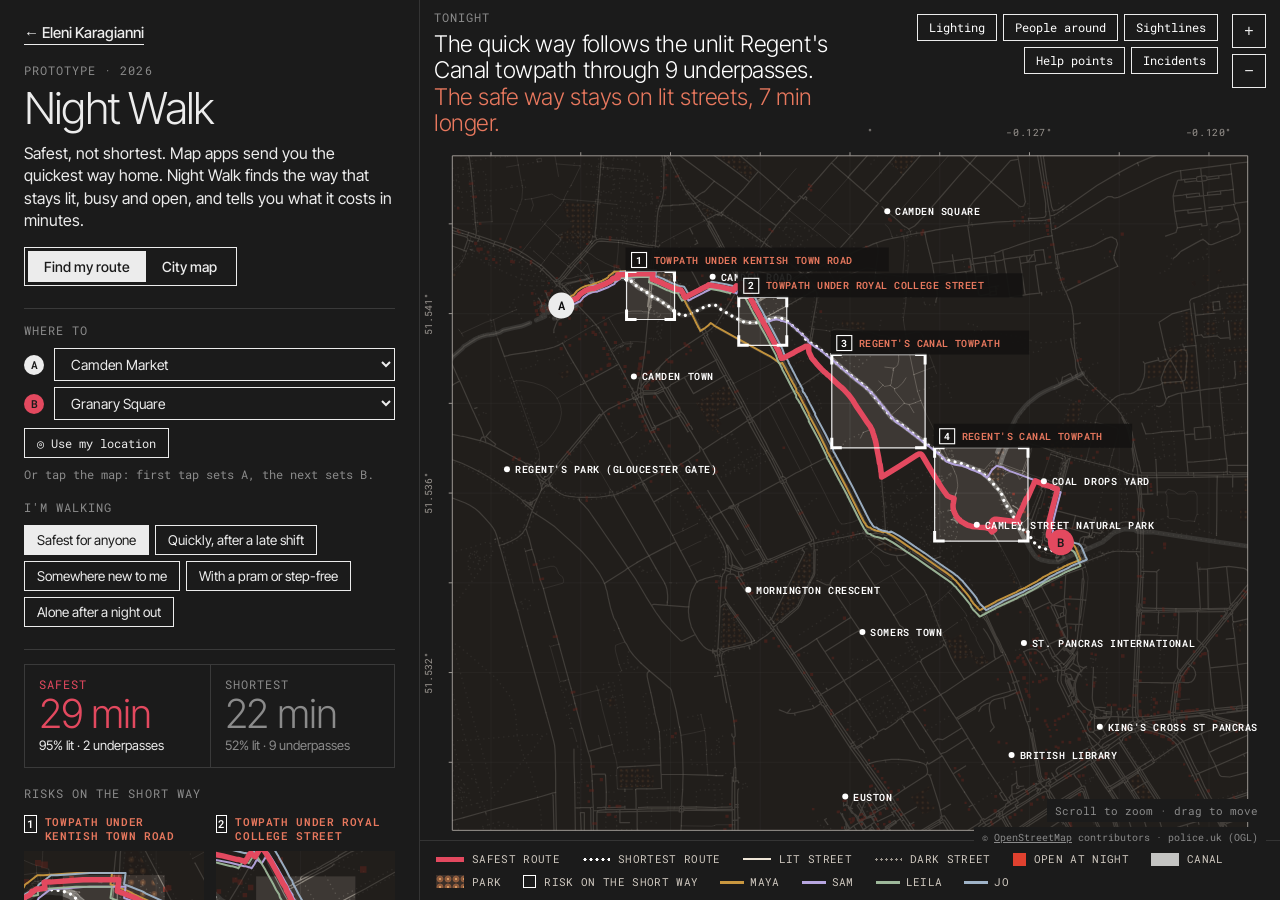
==== nightwalk/index.html @ 89a19bb9 "Night Walk: link back to the portfolio Co-Authored-By: Claude Opus 5.5 <noreply@anthropic.com> Claud" ====
<!doctype html>
<html lang="en">
<head>
<meta charset="utf-8">
<meta name="viewport" content="width=device-width,initial-scale=1,viewport-fit=cover">
<title>Night Walk · Eleni Karagianni</title>
<meta name="description" content="Night Walk: four walkers with different needs negotiate one safer route home at night, from King's Cross to Camden. A design prototype by Eleni Karagianni.">
<style>
@font-face{font-family:"Inter Tight";font-weight:100 900;font-display:swap;src:url(../fonts/inter-tight-latin-wght-normal.woff2) format("woff2-variations")}
@font-face{font-family:"Roboto Mono";font-weight:100 700;font-display:swap;src:url(../fonts/roboto-mono-latin-wght-normal.woff2) format("woff2-variations")}
:root{--ink:#ECECEC;--muted:#8B8B8B;--hair:#343434;--red:#E0412F;--pink:#E3495F;--salmon:#E8785E;--taupe:#4A443F;--rose:#D9536A;--paper:#1B1B1B;--tint:#151517;--lamp:#ECECEC;color-scheme:dark;--f:"Inter Tight","Helvetica Neue",Arial,sans-serif;--m:"Roboto Mono",ui-monospace,Menlo,monospace}
*{box-sizing:border-box}html,body{margin:0;height:100%}
body{font:400 15px/1.5 var(--f);color:var(--ink);background:var(--paper);-webkit-font-smoothing:antialiased}
.app{display:grid;grid-template-columns:420px minmax(0,1fr);height:100vh;height:100dvh}
aside{overflow-y:auto;border-right:1px solid var(--ink);padding:22px 24px 40px}
.lab{font:400 11.5px var(--m);letter-spacing:.09em;text-transform:uppercase;color:var(--muted);margin:0 0 10px}
h1{font-weight:300;font-size:44px;line-height:.95;letter-spacing:-.04em;margin:6px 0 12px}
.lede{font-size:16px;line-height:1.4;margin:0 0 10px}
.note{font:400 11.5px/1.5 var(--m);color:var(--muted);margin:0}
section{border-top:1px solid var(--ink);padding-top:14px;margin-top:22px}
.row{display:flex;gap:8px;align-items:center;flex-wrap:wrap}
select{font:inherit;color:var(--ink);font-size:14px;border:1px solid var(--ink);border-radius:0;padding:6px 12px;background:var(--paper);max-width:100%}
.ab{display:grid;grid-template-columns:22px 1fr;gap:6px 8px;align-items:center}
.pin{width:20px;height:20px;border-radius:50%;background:var(--ink);color:var(--paper);font:600 11px var(--m);display:grid;place-items:center}
.who{display:grid;gap:8px}
.w{display:grid;grid-template-columns:minmax(0,1fr) auto;gap:2px 10px;border:1px solid var(--hair);padding:10px 12px;cursor:pointer;background:var(--paper);text-align:left;font:inherit;color:inherit;transition:border-color .2s}
.w:hover,.w.on{border-color:var(--ink)}
.w b{font-weight:500;font-size:15px}.w .need{grid-column:1/-1;font-size:13px;color:var(--muted)}
.w .sw{width:26px;height:0;border-top:2px dashed var(--ink);align-self:center}
.bars{grid-column:1/-1;display:grid;grid-template-columns:repeat(5,1fr);gap:4px;margin-top:6px}
.bars i{display:block;height:4px;background:var(--hair);position:relative}.bars i::after{content:"";position:absolute;inset:0 auto 0 0;width:var(--v);background:var(--lamp)}
table{width:100%;border-collapse:collapse;font-size:13.5px;margin-top:4px}
th,td{padding:6px 0;border-bottom:1px solid var(--hair);text-align:right;font-variant-numeric:tabular-nums}
th:first-child,td:first-child{text-align:left;color:var(--muted);font-weight:400}
th{font:400 11px var(--m);letter-spacing:.06em;text-transform:uppercase;color:var(--muted)}
th.agreed,td.agreed{color:var(--red);font-weight:600}
td.good{color:var(--ink)}
.score{display:flex;align-items:baseline;gap:10px;margin:2px 0 8px}
.score b{font-weight:250;font-size:64px;line-height:.9;letter-spacing:-.04em;color:var(--red)}
.chat{display:grid;gap:10px}
.msg{display:grid;grid-template-columns:auto 1fr;gap:2px 10px;font-size:14px}
.msg .n{font:400 11px var(--m);letter-spacing:.04em;text-transform:uppercase;padding-top:3px;min-width:92px}
.msg.final{border-top:1px solid var(--ink);padding-top:10px}.msg.final .n{color:var(--red)}
.sl{display:grid;grid-template-columns:110px 1fr 34px;gap:10px;align-items:center;font-size:13.5px;margin:6px 0}
input[type=range]{width:100%;accent-color:var(--ink)}
.sl output{font:400 12px var(--m);text-align:right}
.tog{display:flex;gap:8px;align-items:center;font-size:13.5px;margin-top:8px}
.btn{font:400 12px var(--m);border:1px solid var(--ink);border-radius:0;padding:6px 12px;background:var(--paper);cursor:pointer;color:var(--ink)}
.btn:hover{background:var(--red);border-color:var(--red);color:#fff}
.map{position:relative;overflow:hidden;background:var(--paper);touch-action:none;cursor:crosshair}
svg{width:100%;height:100%;display:block}
.lens{position:absolute;left:14px;top:14px;display:flex;gap:6px;flex-wrap:wrap;z-index:2}
.lens button{font:400 11.5px var(--m);border:1px solid var(--ink);border-radius:0;padding:5px 11px;background:var(--paper);cursor:pointer}
.lens button.on{background:var(--ink);color:var(--paper)}
.legend{position:absolute;left:14px;bottom:14px;background:var(--paper);border:1px solid var(--hair);padding:10px 12px;font:400 11px/1.7 var(--m);z-index:2}
.legend span{display:inline-block;width:24px;vertical-align:middle;margin-right:6px;border-top:3px solid var(--red)}
.legend .k{border-top:2px dashed #888}.legend .y{border-top:3px solid var(--ink)}.legend .s{border-top:2px solid #bbb}
.zoom{position:absolute;right:14px;top:14px;display:grid;gap:6px;z-index:2}
.zoom button{width:34px;height:34px;border:1px solid var(--ink);color:var(--ink);background:var(--paper);cursor:pointer;font-size:16px}
.hint{position:absolute;right:14px;bottom:14px;font:400 11px var(--m);color:var(--muted);background:var(--paper);padding:4px 8px;z-index:2}
.tip{position:absolute;pointer-events:none;background:var(--ink);color:var(--paper);font:400 11.5px/1.4 var(--m);padding:6px 9px;z-index:3;max-width:240px;display:none}
.tabs{display:flex;gap:0;margin:16px 0 4px;border:1px solid var(--ink);border-radius:0;padding:3px;width:max-content}
.tabs button{font:500 14px var(--f);border:0;background:none;padding:7px 16px;border-radius:0;cursor:pointer;color:var(--ink)}
.tabs button.on{background:var(--ink);color:var(--paper)}
.chips{display:flex;flex-wrap:wrap;gap:6px}.chips.col{flex-direction:column;align-items:flex-start}
.chips button{font:400 13.5px var(--f);border:1px solid var(--ink);border-radius:0;padding:6px 12px;background:var(--paper);cursor:pointer;color:var(--ink);text-align:left}
.chips button.on{background:var(--ink);color:var(--paper)}
.chips button:hover:not(.on){border-color:var(--red);color:var(--red)}
.cmp{display:grid;grid-template-columns:1fr 1fr;gap:0;border:1px solid var(--ink)}
.cmp .c{padding:12px 14px;display:grid;gap:2px}.cmp .c+.c{border-left:1px solid var(--ink);color:var(--muted)}
.cmp .c .lab{margin:0}.cmp .safe .lab{color:var(--red)}
.cmp b{font-weight:300;font-size:40px;line-height:1;letter-spacing:-.03em}.cmp .safe b{color:var(--red)}
.cmp .c>span:last-child{font-size:13px}
.why{margin:14px 0 0;padding:0;list-style:none;display:grid;gap:7px}
.why li{display:grid;grid-template-columns:18px 1fr;gap:6px;font-size:14.5px}.why li::before{content:"●";color:var(--red);font-size:9px;padding-top:5px}
.why li.minus::before{color:var(--muted)}
details{border-top:1px solid var(--ink);margin-top:20px;padding-top:12px}
summary{cursor:pointer;font:400 11.5px var(--m);letter-spacing:.09em;text-transform:uppercase;list-style:none;display:flex;justify-content:space-between}
summary::-webkit-details-marker{display:none}summary::after{content:"+";font-size:15px}details[open] summary::after{content:"−"}
details[open] summary{margin-bottom:12px}
.big4{display:grid;grid-template-columns:1fr 1fr;gap:14px 16px;margin-top:12px}
.big4 div{border-top:1px solid var(--ink);padding-top:8px}.big4 b{display:block;font-weight:300;font-size:32px;line-height:1;letter-spacing:-.03em}.big4 span{font:400 11px/1.4 var(--m);color:var(--muted)}
.fix{margin:0;padding:0;list-style:none;counter-reset:f}
.fix li{counter-increment:f;display:grid;grid-template-columns:26px 1fr auto;gap:2px 8px;padding:9px 0;border-bottom:1px solid var(--hair);cursor:pointer}
.fix li::before{content:counter(f,decimal-leading-zero);font:400 11px var(--m);color:var(--red);padding-top:3px}
.fix li b{font-weight:500}.fix li em{font-style:normal;font:400 12px var(--m);text-align:right}.fix li span{grid-column:2/-1;font-size:12.5px;color:var(--muted)}
.fix li:hover b,.fix li.on b{color:var(--red)}
.go{font:500 15px var(--f);background:var(--red);color:#fff;border:0;border-radius:0;padding:10px 20px;cursor:pointer}.go:hover{background:var(--ink)}
.nav{position:absolute;left:14px;right:14px;top:14px;z-index:4;background:var(--ink);color:var(--paper);padding:14px 18px 16px;max-width:520px}
.nav-top{display:flex;justify-content:space-between;align-items:baseline;gap:10px}.nav-dist{font:400 13px var(--m);color:var(--red)}
.nav-top button{font:400 12px var(--m);background:none;color:var(--paper);border:1px solid var(--paper);border-radius:0;padding:4px 12px;cursor:pointer}
.nav-txt{font-size:24px;line-height:1.15;font-weight:400;letter-spacing:-.02em;margin:6px 0 8px}.nav-rest{font:400 12px var(--m);color:#555;margin:0}
body.navigating .lens,body.navigating .zoom{display:none}
@media (max-width:900px){.legend,.hint{display:none}.lens button{font-size:10.5px;padding:4px 9px}.app{grid-template-columns:1fr;grid-template-rows:62vh auto;height:auto}.map{order:-1;height:62vh;border-bottom:1px solid var(--ink)}aside{border-right:0;overflow:visible}}

.go:hover{background:var(--ink);color:var(--paper)}
aside{border-right-color:var(--hair)}
section,details{border-top-color:#3a3a3a!important}
.cmp,.cmp .c+.c{border-color:#3a3a3a}
.lede b,.cmp .safe b{text-shadow:0 0 18px rgba(255,59,47,.35)}
.legend .lit{border-top:2px solid rgba(255,255,255,.45);box-shadow:0 0 6px rgba(255,255,255,.3)}
.legend .s{border-top:2px dashed #fff}
input[type=range]{accent-color:var(--lamp)}
.map{background:var(--paper)}
@keyframes on{from{opacity:0}to{opacity:1}}
#lit path,#routes path{vector-effect:non-scaling-stroke}.lamp{opacity:0;animation:on .9s ease forwards}
.legend{left:0;right:0;bottom:0;border:0;border-top:1px solid var(--hair);display:flex;flex-wrap:wrap;gap:6px 22px;padding:10px 16px;font:400 11px/1.5 var(--m);letter-spacing:.03em;text-transform:uppercase;color:#bdbdbd}
.legend>div{display:flex;align-items:center;gap:8px}.legend #wleg{gap:22px}
.legend .sw{display:inline-block;width:26px;height:10px;border:0;margin:0}
.legend .red{border-top:4px solid var(--red);height:0}.legend .dash{border-top:2px dashed #fff;height:0}
.legend .dotb{background:radial-gradient(circle,#F1EBDD 1.3px,transparent 1.6px) 0 50%/5px 10px repeat-x}
.legend .dotf{background:radial-gradient(circle,rgba(241,235,221,.3) 1px,transparent 1.3px) 0 50%/9px 10px repeat-x}
.legend .canal{background:#5E6A70;opacity:.7;height:6px}.legend .park{background:radial-gradient(circle,#7A6A55 1.4px,transparent 1.7px) 0 0/6px 5px}
.legend .box{width:12px;height:12px;border:1px solid #fff}
.head{position:absolute;left:18px;top:14px;z-index:3;max-width:min(520px,52%);pointer-events:none}
.head #headTxt{margin:0;font:300 23px/1.15 var(--f);letter-spacing:-.02em;color:#fff}.head .r{color:var(--red)}
.lens{left:auto;right:62px;top:14px;justify-content:flex-end;max-width:40%}
.calls{margin:14px 0 0;padding:0;list-style:none;display:grid;gap:8px}
.calls li{display:grid;grid-template-columns:22px 1fr;gap:8px;font-size:14px;align-items:start}
.calls b{display:grid;place-items:center;width:20px;height:20px;border:1px solid #fff;font:600 11px var(--m)}
.calls strong{font-weight:600}
@media (max-width:900px){.head #headTxt{font-size:19px}.head{max-width:80%}.lens{display:none}.legend{display:flex!important;gap:4px 12px;font-size:9.5px}}
.legend{background:#1B1B1B;color:#CFC8BF}
.legend .sw{width:28px;height:13px}
.legend .red{height:13px;border:0;background:linear-gradient(#1B1B1B 0 3px,#E0412F 3px 10px,#1B1B1B 10px)}
.legend .dash{height:13px;border:0;background:radial-gradient(circle,#fff 1.4px,transparent 1.8px) 0 50%/6px 13px repeat-x}
.legend .litst{background:linear-gradient(#161616 0 4px,#EFE6D8 4px 6px,#161616 6px)}
.legend .darkst{background:radial-gradient(circle,rgba(239,230,216,.45) 1px,transparent 1.4px) 0 50%/5px 13px repeat-x,#161616}
.legend .rose{background:#D9536A;width:13px}.legend .canal{background:#C4C4C2;height:13px;opacity:1}
.legend .park{background:radial-gradient(circle,#D4975F 1.2px,#8C5A3C 1.4px 3.4px,#3B302A 3.6px) 0 0/8px 8px}
.legend .box{width:13px;height:13px;border:1.5px solid #fff}
.calls{gap:14px 12px;grid-template-columns:1fr 1fr}.calls li{display:block;min-width:0}
.calls .tl{font:600 11.5px var(--m);letter-spacing:.06em;text-transform:uppercase;color:var(--salmon);margin:0 0 6px}
.calls .inset{display:block;width:100%;height:150px;background:#4A443F;border:0}.calls .tl{font-size:10.5px!important;min-height:30px;align-items:flex-start!important}.calls .td{font-size:12.5px!important}
.calls .td{font-size:13.5px;margin:6px 0 0;color:#CFC8BF}
.head .r{color:var(--salmon)}.head{background:#1B1B1B;padding:10px 14px 12px;left:0;top:0}
.map{background:#1B1B1B}
.cmp .safe .lab,.cmp .safe b{color:var(--pink)!important;text-shadow:none}
.why li::before{color:var(--pink)}
.legend .red{background:linear-gradient(transparent 0 4px,#E3495F 4px 9px,transparent 9px)!important}
.legend .rose{background:#E0412F!important}
.legend .litst{background:linear-gradient(transparent 0 5px,#EFE6D8 5px 7px,transparent 7px)!important}
.legend .darkst{background:radial-gradient(circle,rgba(239,230,216,.6) 1px,transparent 1.4px) 0 50%/5px 13px repeat-x!important}
.go{background:var(--pink);color:#1B1B1B}
.calls .tl{display:flex;align-items:center;gap:8px}.calls .nb{display:inline-grid;place-items:center;width:18px;height:18px;border:1px solid #fff;color:#fff;font-size:10.5px}
.home{display:inline-block;font:500 15px var(--f);color:var(--ink);text-decoration:none;border-bottom:1px solid var(--ink);padding-bottom:2px}.home:hover{color:var(--pink);border-color:var(--pink)}
</style>
</head>
<body>
<div class="app">
<aside>
  <a class="home" href="../#night-walk" target="_top">← Eleni Karagianni</a>
  <p class="lab" style="margin-top:18px">Prototype · 2026</p>
  <h1>Night Walk</h1>
  <p class="lede">Safest, not shortest. Map apps send you the quickest way home. Night Walk finds the way that stays lit, busy and open, and tells you what it costs in minutes.</p>
  <div class="tabs" role="tablist"><button type="button" class="on" data-mode="route" role="tab">Find my route</button><button type="button" data-mode="city" role="tab">City map</button></div>

  <div id="modeRoute">
  <section>
    <p class="lab">Where to</p>
    <div class="ab">
      <span class="pin">A</span><select id="selA" aria-label="From"></select>
      <span class="pin" style="background:var(--pink)">B</span><select id="selB" aria-label="To"></select>
    </div>
    <div class="row" style="margin-top:8px"><button type="button" class="btn" id="locate">◎ Use my location</button><span class="note" id="locNote">Or tap the map: first tap sets A, the next sets B.</span></div>
    <p class="lab" style="margin-top:16px">I'm walking</p>
    <div class="chips" id="needs"></div>
  </section>

  <section>
    <div class="cmp">
      <div class="c safe"><span class="lab">Safest</span><b id="tSafe">–</b><span id="lSafe"></span></div>
      <div class="c"><span class="lab">Shortest</span><b id="tShort">–</b><span id="lShort"></span></div>
    </div>
    <p class="lab" id="callHead" style="margin:18px 0 0">Risks on the short way</p><ol class="calls" id="callList"></ol>
    <ul class="why" id="why"></ul>
    <div class="row" style="margin-top:16px"><button type="button" class="go" id="startNav">Start walking</button><button type="button" class="btn" id="preview">▶ Preview the walk</button></div>
  </section>

  <details id="more"><summary>Full comparison</summary>
    <div class="score"><b id="sc">–</b><span class="note">safety score out of 100<br>(shortest route: <span id="sc0">–</span>)</span></div>
    <table id="tbl"></table>
    <p class="note" style="margin-top:8px">Busy streets record more incidents, partly because more people are there to see and report them. Night Walk weighs incidents per 100 m against light and people around.</p>
  </details>

  <details id="neg"><summary>Different needs, one route: how four walkers agree</summary>
    <p class="note" style="margin:6px 0 10px">The "everyone" route is negotiated between four walkers with different needs, so it works for all of them.</p>
    <div class="who" id="who"></div>
    <p class="note" style="margin-top:8px">Bars: lighting · people around · open sightlines · help nearby · fewer incidents</p>
    <div class="chat" id="chat" style="margin-top:16px"></div>
  </details>

  <details id="own"><summary>Set your own priorities</summary>
    <div id="sliders"></div>
    <label class="tog"><input type="checkbox" id="stepfree"> Step-free only</label>
    <div class="row" style="margin-top:10px"><button class="btn" id="reset" type="button">Reset</button><span class="note">Your route is drawn in solid white.</span></div>
  </details>
  </div>

  <div id="modeCity" hidden>
  <section>
    <p class="lab">2,560 trips, worked out in advance</p>
    <p class="lede" style="font-size:15px">We simulated thousands of walks between random points in the area and compared the shortest route with the safest one each time. The results are below and on the map.</p>
    <div class="big4" id="cstats"></div>
  </section>
  <section>
    <p class="lab">Map layer</p>
    <div class="chips col" id="layers"></div>
    <p class="note" id="layerNote" style="margin-top:10px"></p>
  </section>
  <section>
    <p class="lab">Streets to fix first</p>
    <p class="note" style="margin-bottom:8px">Streets the shortest route uses but the safe route avoids. Improving these would make the quick way and the safe way the same for the most people.</p>
    <ol class="fix" id="fix"></ol>
  </section>
  </div>

  <details><summary>What the data can't see</summary>
    <p class="note" id="limits" style="font-size:12.5px;color:var(--ink)"></p>
  </details>
  <details><summary>Method</summary>
    <p class="note" style="font-size:12.5px;color:var(--ink)">Every street is scored from 0 to 1 on five criteria from OpenStreetMap and police.uk data. Each walker turns those scores into a cost per metre using their own weights, and routes are found with Dijkstra's algorithm. The "everyone" route is chosen by minimax regret: the candidate where the walker who gives up the most gives up the least. Steps rule a route out for anyone who needs step-free access. The city map comes from 2,560 simulated trips (160 random starting points, 16 destinations each, 600 m to 2.2 km), each routed both ways.</p>
  </details>
  <p class="note" style="margin-top:18px">A design prototype built on open data. It is not safety advice.</p>
</aside>
<div class="map" id="map">
  <div class="head" id="head"><p class="lab" style="margin:0 0 6px">Tonight</p><p id="headTxt"></p></div>
  <div class="lens" id="lens"></div>
  <div class="zoom"><button type="button" id="zin" aria-label="Zoom in">+</button><button type="button" id="zout" aria-label="Zoom out">−</button></div>
  <svg id="svg" aria-label="Map of King's Cross to Camden"></svg>
  <div class="legend"><div><span class="sw red"></span>Safest route</div><div><span class="sw dash"></span>Shortest route</div><div><span class="sw litst"></span>Lit street</div><div><span class="sw darkst"></span>Dark street</div><div><span class="sw rose"></span>Open at night</div><div><span class="sw canal"></span>Canal</div><div><span class="sw park"></span>Park</div><div><span class="sw box"></span>Risk on the short way</div><div id="lensleg" style="display:none"></div><div id="wleg" style="display:none"></div></div><div><span class="s"></span>Shortest route</div></div>
  <div class="hint" style="bottom:78px">Scroll to zoom · drag to move</div>
  <div class="hint" style="pointer-events:auto;display:block;font-size:10px;bottom:52px">© <a href="https://www.openstreetmap.org/copyright" target="_blank" rel="noopener" style="color:inherit">OpenStreetMap</a> contributors · police.uk (OGL)</div>
  <div class="tip" id="tip"></div>
  <div class="nav" id="nav" hidden><div class="nav-top"><span class="nav-dist" id="navDist"></span><button type="button" id="navStop">Stop</button></div><p class="nav-txt" id="navTxt"></p><p class="nav-rest" id="navRest"></p></div>
</div>
</div>
<script>
const $=s=>document.querySelector(s);
const CRIT=[["Lighting","Lit streets"],["People around","Open late venues, shops, stations"],["Open sightlines","No underpasses, alleys or dark park paths"],["Help nearby","Stations, pharmacies, 24/7 shops, staffed venues"],["Fewer incidents","Recorded incidents (police.uk)"]];
const WALKERS=[
 {id:"shift",col:"#C9973F",name:"Maya, night-shift nurse",need:"Finishing at 1am and tired. Wants it lit and not too long.",w:[.9,.2,.3,.1,.4],tol:.45,dash:"2 5"},
 {id:"new",col:"#B7A6E0",name:"Sam, new to London",need:"First month here. Wants busy streets and places to ask for help.",w:[.4,.9,.5,.9,.4],tol:1.6,dash:"8 5"},
 {id:"pram",col:"#9DB89A",name:"Leila, pushing a pram",need:"Needs step-free pavements and open, visible routes.",w:[.5,.3,.8,.3,.3],tol:1.1,step:true,dash:"1 3"},
 {id:"alone",col:"#9FB3C8",name:"Jo, alone after a night out",need:"Will walk further to stay around people and light.",w:[.9,.9,.9,.6,.9],tol:3.4,dash:"12 4 2 4"}
];
const PRESETS=[["Camden Market","Granary Square"],["King's Cross St Pancras","Camden Town"],["London Euston","Camden Town"],["St Pancras International","Camden Road"],["Granary Square","Mornington Crescent"]];
let need=-1,mode="route",city=null,layer="avoid",fixOn=-1,OK,G,adj,A=null,B=null,clickNext="A",lens=null,focus=null,user=null,res=null;
const K=3;

fetch("graph.json").then(r=>r.json()).then(g=>{G=g;init()});

function init(){
  const P=(lat,lon)=>[(lon-G.origin[1])*G.kx,(lat-G.origin[0])*G.ky];
  Object.assign(G.stations,{"Granary Square":P(51.5354,-0.1253),"Coal Drops Yard":P(51.5368,-0.1262),"Camden Market":P(51.5413,-0.1458),"British Library":P(51.5299,-0.1275),"Camley Street Natural Park":P(51.5357,-0.1289),"Regent's Park (Gloucester Gate)":P(51.5371,-0.1478),"Camden Square":P(51.5436,-0.1325),"Somers Town":P(51.5330,-0.1335)});
  const names=Object.keys(G.stations).filter(n=>!/Waterbus|Cruises|^London King's Cross$|^Euston$/.test(n)).sort();
  for(const s of ["#selA","#selB"])$(s).innerHTML=names.map(n=>`<option>${n}</option>`).join("");
  adj=G.V.map(()=>[]);G.E.forEach((e,i)=>{adj[e[0]].push(i);adj[e[1]].push(i)});
  // only snap to points reachable without steps, so every walker can reach them
  const comp=new Int32Array(G.V.length).fill(-1);let cid=0,sizes=[];
  for(let s0=0;s0<G.V.length;s0++){if(comp[s0]>=0||!adj[s0].length)continue;let n=0;const st=[s0];comp[s0]=cid;while(st.length){const u=st.pop();n++;for(const i of adj[u]){const e=G.E[i];if(e[8])continue;const v=e[0]===u?e[1]:e[0];if(comp[v]<0){comp[v]=cid;st.push(v)}}}sizes.push(n);cid++}
  const big=sizes.indexOf(Math.max(...sizes));OK=G.V.map((_,i)=>comp[i]===big);
  $("#selA").value=PRESETS[0][0];$("#selB").value=PRESETS[0][1];
  A=snap(G.stations[PRESETS[0][0]]);B=snap(G.stations[PRESETS[0][1]]);
  $("#selA").onchange=()=>{A=snap(G.stations[$("#selA").value]);run()};
  $("#selB").onchange=()=>{B=snap(G.stations[$("#selB").value]);run()};
  $("#who").innerHTML=WALKERS.map((w,i)=>`<button type="button" class="w" data-w="${i}"><b>${w.name}</b><svg width="30" height="8"><line x1="0" y1="4" x2="30" y2="4" stroke="${w.col}" stroke-width="3"/></svg><span class="need">${w.need}${w.step?" Steps are a no.":""}</span><span class="bars">${w.w.map(v=>`<i style="--v:${v*100}%"></i>`).join("")}</span></button>`).join("");
  $("#who").onclick=e=>{const b=e.target.closest("[data-w]");if(!b)return;const i=+b.dataset.w;focus=focus===i?null:i;document.querySelectorAll(".w").forEach((x,j)=>x.classList.toggle("on",j===focus));draw()};
  $("#sliders").innerHTML=CRIT.map((c,i)=>`<div class="sl"><span title="${c[1]}">${c[0]}</span><input type="range" min="0" max="100" value="60" data-c="${i}" aria-label="${c[0]}"><output>60</output></div>`).join("")+`<div class="sl"><span>Extra walking</span><input type="range" min="0" max="100" value="45" id="tol" aria-label="How much longer you would walk"><output id="tolo">ok</output></div>`;
  $("#sliders").oninput=e=>{if(e.target.dataset.c!==undefined)e.target.nextElementSibling.textContent=e.target.value;userRoute()};
  $("#stepfree").onchange=userRoute;
  $("#reset").onclick=()=>{document.querySelectorAll("#sliders input").forEach(i=>{i.value=i.id==="tol"?45:60;if(i.nextElementSibling)i.nextElementSibling.textContent=i.id==="tol"?"ok":60});$("#stepfree").checked=false;user=null;draw();table()};
  $("#lens").innerHTML=[["light","Lighting"],["act","People around"],["open","Sightlines"],["help","Help points"],["inc","Incidents"]].map(([k,l])=>`<button type="button" data-l="${k}">${l}</button>`).join("");
  $("#lens").onclick=e=>{const b=e.target.closest("[data-l]");if(!b)return;lens=lens===b.dataset.l?null:b.dataset.l;document.querySelectorAll("#lens button").forEach(x=>x.classList.toggle("on",x.dataset.l===lens));drawLens()};
  const m=G.meta;
  $("#limits").textContent=`Lighting is tagged on ${Math.round(m.lit_tagged*100)}% of these streets; the rest is estimated from street type. Incidents are one month of police records (${m.crime_month}, ${m.crime_n} reports), placed at approximate points, and most harassment is never reported. "People around" counts what is open, not who is actually there. And no dataset records how a street feels at 1am. This prototype shows how those gaps shape a route, so they can be argued about instead of hidden.`;
  const NEEDS=[[-1,"Safest for anyone"],[0,"Quickly, after a late shift"],[1,"Somewhere new to me"],[2,"With a pram or step-free"],[3,"Alone after a night out"]];
  $("#needs").innerHTML=NEEDS.map(([i,l])=>`<button type="button" data-need="${i}" class="${i===need?"on":""}">${l}</button>`).join("");
  $("#needs").onclick=e=>{const b=e.target.closest("[data-need]");if(!b)return;need=+b.dataset.need;document.querySelectorAll("#needs button").forEach(x=>x.classList.toggle("on",x===b));res.SA=stats(mainR());summary();table();draw()};
  document.querySelector(".tabs").onclick=e=>{const b=e.target.closest("[data-mode]");if(!b)return;mode=b.dataset.mode;document.querySelectorAll(".tabs button").forEach(x=>x.classList.toggle("on",x===b));$("#modeRoute").hidden=mode!=="route";$("#modeCity").hidden=mode!=="city";if(mode==="city"&&!city)fetch("city.json").then(r=>r.json()).then(c=>{city=c;renderCity()});else{renderCity();draw()}};
  $("#neg").ontoggle=draw;
  setupMap();setupNav();run();
  if(location.hash==="#city")document.querySelector('[data-mode="city"]').click();
}
const mainR=()=>need<0?(res.pick&&res.pick.r):res.own[need];
function snap(p){let b=0,bd=1e18;G.V.forEach((v,i)=>{if(!OK[i])return;const d=(v[0]-p[0])**2+(v[1]-p[1])**2;if(d<bd){bd=d;b=i}});return b}
function ecost(e,w,tol,step){
  if(step&&e[8])return Infinity;
  let pen=0;for(let k=0;k<5;k++)pen+=w[k]*(1-e[3+k]);
  return e[2]*(1+K*tol*pen/2.5);
}
function dijkstra(costFn){
  const n=G.V.length,dist=new Float64Array(n).fill(Infinity),prev=new Int32Array(n).fill(-1),pe=new Int32Array(n).fill(-1);
  const h=[[0,A]];dist[A]=0;
  while(h.length){const [d,u]=hpop(h);if(d>dist[u])continue;if(u===B)break;
    for(const i of adj[u]){const e=G.E[i],v=e[0]===u?e[1]:e[0],c=costFn(e);if(c===Infinity)continue;const nd=d+c;if(nd<dist[v]){dist[v]=nd;prev[v]=u;pe[v]=i;hpush(h,[nd,v])}}}
  if(dist[B]===Infinity)return null;
  const edges=[];let u=B;while(u!==A){edges.push(pe[u]);u=prev[u]}edges.reverse();return edges;
}
function hpush(h,x){h.push(x);let i=h.length-1;while(i){const p=(i-1)>>1;if(h[p][0]<=h[i][0])break;[h[p],h[i]]=[h[i],h[p]];i=p}}
function hpop(h){const t=h[0],l=h.pop();if(h.length){h[0]=l;let i=0;for(;;){const a=2*i+1,b=a+1;let m=i;if(a<h.length&&h[a][0]<h[m][0])m=a;if(b<h.length&&h[b][0]<h[m][0])m=b;if(m===i)break;[h[m],h[i]]=[h[i],h[m]];i=m}}return t}
const routeCost=(r,w)=>r?r.reduce((s,i)=>s+ecost(G.E[i],w.w,w.tol,w.step),0):Infinity;
function stats(r){
  if(!r)return null;let L=0,lit=0,act=0,sc=0,tun=0,steps=0,prevT=0,prevS=0;const pts=[];
  for(const i of r){const e=G.E[i];L+=e[2];if(e[3]>=.8)lit+=e[2];if(e[4]>=.3)act+=e[2];sc+=e[2]*(e[3]+e[4]+e[5]+e[6]+e[7])/5;if(e[9]&&!prevT)tun++;prevT=e[9];if(e[8]&&!prevS)steps++;prevS=e[8];pts.push(G.V[e[0]],G.V[e[1]],...e[11])}
  const near=(list,rad)=>list.filter(p=>pts.some(q=>(q[0]-p[0])**2+(q[1]-p[1])**2<rad*rad));
  const help=near(G.help,60).length, inc=near(G.crime,40).reduce((s,p)=>s+1,0);
  return {L,min:L/80,lit:lit/L,act:act/L,score:Math.round(sc/L*100),tun,steps,help,inc};
}
function run(){
  const shortest=dijkstra(e=>e[2]);
  const own=WALKERS.map(w=>dijkstra(e=>ecost(e,w.w,w.tol,w.step)));
  // candidates: each walker's own route + shared-priority blends (always step-free, so they work for everyone)
  const mean=[0,1,2,3,4].map(k=>WALKERS.reduce((s,w)=>s+w.w[k],0)/WALKERS.length), mx=[0,1,2,3,4].map(k=>Math.max(...WALKERS.map(w=>w.w[k])));
  const cands=[...own.map((r,i)=>({r,label:WALKERS[i].name.split(",")[0]+"'s own route"}))];
  for(const [w,t,l] of [[mean,2,"a route built from their shared priorities"],[mx,2.4,"a route built from everyone's top priorities"],[mean,1.5,"a shorter route built from their shared priorities"],[mx,3.2,"a longer route built from everyone's top priorities"]])cands.push({r:dijkstra(e=>ecost(e,w,t,true)),label:l});
  const best=WALKERS.map((w,i)=>routeCost(own[i],w));
  const seen=new Set();for(const c of cands){const k=c.r?c.r.join(","):"";if(!c.r||seen.has(k))c.r=null;else seen.add(k)}
  let pick=null;
  for(const c of cands){if(!c.r)continue;c.reg=WALKERS.map((w,i)=>routeCost(c.r,w)/best[i]-1);c.max=Math.max(...c.reg);if(!pick||c.max<pick.max-1e-9||(Math.abs(c.max-pick.max)<1e-9&&routeCost(c.r,WALKERS[0])<routeCost(pick.r,WALKERS[0])))pick=c}
  res={shortest,own,pick,cands,S0:stats(shortest),SO:own.map(stats)};res.SA=stats(mainR());
  userRoute(true);summary();table();chat();draw();
}
function userW(){const w=[...document.querySelectorAll("#sliders [data-c]")].map(i=>i.value/100);const t=+$("#tol").value/100;$("#tolo").textContent=t<.2?"little":t<.6?"some":"lots";return {w,tol:.6+t*3,step:$("#stepfree").checked}}
function userRoute(silent){
  if(silent===true&&!user)return;
  const u=userW();user=dijkstra(e=>ecost(e,u.w,u.tol,u.step));res.SU=stats(user);if(silent!==true){table();draw()}
}
const pct=x=>Math.round(x*100)+"%";
function table(){
  const a=res.SA,s=res.S0,u=user?res.SU:null;$("#sc").textContent=a?a.score:"–";$("#sc0").textContent=s?s.score:"–";
  if(!a){$("#tbl").innerHTML="<tr><td>No step-free route between these points.</td></tr>";return}
  const rows=[["Walking time",x=>Math.round(x.min)+" min"],["Lit streets",x=>pct(x.lit)],["With people around",x=>pct(x.act)],["Underpasses",x=>x.tun],["Steps",x=>x.steps],["Help points passed",x=>x.help],["Incidents recorded nearby",x=>x.inc]];
  $("#tbl").innerHTML=`<tr><th></th><th>Shortest</th><th class="agreed">Safest</th>${u?"<th>You</th>":""}</tr>`+rows.map(([l,f])=>`<tr><td>${l}</td><td>${f(s)}</td><td class="agreed">${f(a)}</td>${u?`<td>${f(u)}</td>`:""}</tr>`).join("");
}
function summary(){
  const a=res.SA,s=res.S0;if(!a||!s)return;
  $("#tShort").textContent=Math.round(s.min)+" min";$("#lShort").textContent=pct(s.lit)+" lit · "+s.tun+" underpass"+(s.tun===1?"":"es");
  $("#tSafe").textContent=Math.round(a.min)+" min";$("#lSafe").textContent=pct(a.lit)+" lit · "+a.tun+" underpass"+(a.tun===1?"":"es");
  const li=[],dm=Math.round(a.min-s.min);
  if(Math.abs(a.L-s.L)<25&&Math.abs(a.lit-s.lit)<.02){li.push(["","Here the shortest route is already the safest one."])}
  else{
    if(a.lit-s.lit>.02)li.push(["",`Stays on lit streets ${pct(a.lit)} of the way, against ${pct(s.lit)} on the shortest.`]);
    if(a.act-s.act>.03)li.push(["",`People around for ${pct(a.act)} of the walk, against ${pct(s.act)}.`]);
    if(s.tun>a.tun)li.push(["",`Avoids ${s.tun-a.tun} underpass${s.tun-a.tun===1?"":"es"}.`]);
    if(s.steps>a.steps)li.push(["",`No steps${need===2?", so it works with a pram":""}.`]);
    if(a.help>s.help)li.push(["",`Passes ${a.help} places to get help: stations, pharmacies, 24-hour shops.`]);
    li.push(["minus",dm>0?`Costs ${dm} more minute${dm===1?"":"s"} of walking.`:"Takes no longer than the shortest route."]);
  }
  CALLS=callouts();
  $("#callHead").style.display=CALLS.length?"":"none";
  $("#callList").innerHTML=CALLS.map((c,k)=>{const [x0,y0,x1,y1]=c.bb,cx=(x0+x1)/2,cy=-(y0+y1)/2,h=Math.min(260,Math.max(x1-x0,y1-y0)/2+90);return `<li><p class="tl"><span class="nb">${k+1}</span>${c.name}</p><svg class="inset" viewBox="${cx-h*1.25} ${cy-h} ${h*2.5} ${h*2}" preserveAspectRatio="xMidYMid slice"><use href="#world"/></svg><p class="td">${c.detail[0].toUpperCase()+c.detail.slice(1)}.</p></li>`}).join("");
  const dm2=Math.round(a.min-s.min);
  $("#headTxt").innerHTML=!CALLS.length?"Here the quick way is also the safe way.":`The quick way ${RISK.unlit>=60?`follows ${RISK.name?"the unlit "+RISK.name:"unlit paths"}${RISK.tun?` through ${RISK.tun} underpass${RISK.tun>1?"es":""}`:""}`:`goes through ${RISK.tun} underpass${RISK.tun>1?"es":""}`}. <span class="r">The safe way stays on lit streets${dm2>0?`, ${dm2} min longer`:""}.</span>`;
  $("#why").innerHTML=li.map(([c,t])=>`<li class="${c}">${t}</li>`).join("");
}
function renderCity(){
  if(!city)return;const st=city.stats;
  $("#cstats").innerHTML=`<div><b>+${st.extra_min} min</b><span>average cost of the safe route (${st.extra_pct}% longer)</span></div><div><b>${st.under3}%</b><span>of trips: the safe route costs 3 min or less</span></div><div><b>${st.lit_short}→${st.lit_safe}%</b><span>of the walk on lit streets</span></div><div><b>${st.und_short}→${st.und_safe}%</b><span>of trips pass an underpass</span></div>`;
  const L=[["avoid","Streets the safe route avoids"],["corr","Safe corridors"],["safety","How each street scores"],["detour","Where safety costs time"]];
  $("#layers").innerHTML=L.map(([k,l])=>`<button type="button" data-layer="${k}" class="${k===layer?"on":""}">${l}</button>`).join("");
  $("#layers").onclick=e=>{const b=e.target.closest("[data-layer]");if(!b)return;layer=b.dataset.layer;fixOn=-1;renderCity()};
  $("#layerNote").textContent={avoid:"Salmon streets are used by the shortest route but avoided by the safe one. The thicker the line, the more trips it affects.",corr:"Black streets carry the most safe routes. These are the corridors to protect: keep them lit, open and staffed.",safety:"Every street's average score across the five criteria. Red is weakest, black is strongest.",detour:"Each dot is a starting point. The bigger the dot, the more extra minutes the safe route costs from there."}[layer];
  $("#fix").innerHTML=city.fix.map((f,i)=>`<li data-fix="${i}" class="${i===fixOn?"on":""}"><b>${f.name}</b><em>${f.pct}%</em><span>${f.why.join(", ")} · avoided in ${f.trips} of ${st.trips} trips</span></li>`).join("");
  $("#fix").onclick=e=>{const li=e.target.closest("[data-fix]");if(!li)return;fixOn=+li.dataset.fix===fixOn?-1:+li.dataset.fix;renderCity();if(fixOn>=0)zoomTo(city.fix[fixOn].ids)};
  draw();
}
function zoomTo(ids){let x0=1e9,y0=1e9,x1=-1e9,y1=-1e9;for(const i of ids){const e=G.E[i];for(const p of [G.V[e[0]],G.V[e[1]],...e[11]]){x0=Math.min(x0,p[0]);x1=Math.max(x1,p[0]);y0=Math.min(y0,p[1]);y1=Math.max(y1,p[1])}}const w=Math.max(500,(x1-x0)*1.8,(y1-y0)*1.8);vb=[(x0+x1)/2-w/2,-(y0+y1)/2-w/2,w,w];setVB()}
const epath=e=>"M"+[G.V[e[0]],...e[11],G.V[e[1]]].map(p=>p[0].toFixed(0)+" "+(-p[1]).toFixed(0)).join("L");
function drawCity(){
  const g=$("#cityg");if(mode!=="city"||!city){g.innerHTML="";return}
  let h="";
  if(layer==="avoid"){const bins=[[.06,.2,1.5],[.2,.45,3],[.45,2,5.5]];for(const [lo,hi,w] of bins)h+=`<path d="${G.E.filter((e,i)=>city.avoid[i]>=lo&&city.avoid[i]<hi).map(epath).join("")}" fill="none" stroke="#E8785E" stroke-width="${w}" stroke-linecap="round" vector-effect="non-scaling-stroke"/>`}
  if(layer==="corr"){const bins=[[.08,.25,1.5],[.25,.5,3],[.5,2,5.5]];for(const [lo,hi,w] of bins)h+=`<path d="${G.E.filter((e,i)=>city.safe[i]>=lo&&city.safe[i]<hi).map(epath).join("")}" fill="none" stroke="#ECECEC" stroke-width="${w}" stroke-linecap="round" vector-effect="non-scaling-stroke"/>`}
  if(layer==="safety"){const sc=e=>(e[3]+e[4]+e[5]+e[6]+e[7])/5;h+=`<path d="${G.E.filter(e=>sc(e)<.55).map(epath).join("")}" fill="none" stroke="#E8382D" stroke-width="1.6" vector-effect="non-scaling-stroke"/><path d="${G.E.filter(e=>sc(e)>=.75).map(epath).join("")}" fill="none" stroke="#ECECEC" stroke-width="1.6" vector-effect="non-scaling-stroke"/>`}
  if(layer==="detour")h+=city.detour.map(([x,y,d])=>`<circle cx="${x}" cy="${-y}" r="${12+Math.max(0,d)*18}" fill="url(#wdots)" fill-opacity=".9"/>`).join("");
  if(fixOn>=0)h+=`<path d="${city.fix[fixOn].ids.map(i=>epath(G.E[i])).join("")}" fill="none" stroke="#fff" stroke-width="8" stroke-linecap="round" vector-effect="non-scaling-stroke"/><path d="${city.fix[fixOn].ids.map(i=>epath(G.E[i])).join("")}" fill="none" stroke="#E3241B" stroke-width="4" stroke-linecap="round" vector-effect="non-scaling-stroke"/>`;
  g.innerHTML=h;
}
function chat(){
  const p=res.pick;if(!p){$("#chat").innerHTML="";return}
  const A2=stats(p.r);const lines=WALKERS.map((w,i)=>{
    const o=res.SO[i];if(!o)return "";const r=p.reg[i],dm=Math.round(A2.min-o.min),dl=Math.round((A2.lit-o.lit)*100),dp=Math.round((A2.act-o.act)*100);
    let t;
    if(r<.03)t=`This is my route, or near enough.`;
    else{const gives=[],gets=[];if(dm>0)gives.push(`${dm} min longer`);if(dm<0)gets.push(`${-dm} min shorter`);if(dl<-3)gives.push(`${-dl}% less light`);if(dl>3)gets.push(`${dl}% more light`);if(dp<-3)gives.push(`${-dp}% fewer people around`);if(dp>3)gets.push(`${dp}% more people around`);
      if(o.steps&&!A2.steps)gets.push("no steps, which Leila needs");
      t=`${gives.length?"It's "+gives.join(", ")+" compared with mine":"It's close to mine"}${gets.length?", but "+gets.join(" and "):""}. I give up ${Math.round(r*100)}% of what I care about. I can accept that.`;}
    if(w.step&&o)t=(r<.03?t:t)+(A2.steps?"":" And it's step-free.");
    return `<div class="msg"><span class="n">${w.name.split(",")[0]}</span><span>${t}</span></div>`}).join("");
  const worst=Math.max(...p.reg);
  $("#chat").innerHTML=lines+`<div class="msg final"><span class="n">Agreed</span><span>They pick ${p.label}. No one gives up more than ${Math.round(worst*100)}% of their ideal: ${(n=>n>1?`the lowest of ${n} different routes considered.`:"because all four found the same route.")(res.cands.filter(c=>c.r).length)} Compared with the shortest route: ${Math.round(A2.min-res.S0.min)} min longer, ${pct(A2.lit)} lit instead of ${pct(res.S0.lit)}, ${A2.tun} underpass${A2.tun===1?"":"es"} instead of ${res.S0.tun}.</span></div>`;
}

/* ---------- navigation: GPS, turn-by-turn, preview ---------- */
let nav=null;
const toXY=(lat,lon)=>[(lon-G.origin[1])*G.kx,(lat-G.origin[0])*G.ky];
function inArea(p){let x0=1e9,y0=1e9,x1=-1e9,y1=-1e9;for(const [x,y] of G.V){if(x<x0)x0=x;if(x>x1)x1=x;if(y<y0)y0=y;if(y>y1)y1=y}return p[0]>x0&&p[0]<x1&&p[1]>y0&&p[1]<y1}
function routeLine(r){
  const segs=[];let cur=A;
  for(const i of r){const e=G.E[i];let p=[G.V[e[0]],...e[11],G.V[e[1]]];if(e[0]!==cur)p=p.slice().reverse();cur=e[0]===cur?e[1]:e[0];segs.push({name:e[10]||"",pts:p,steps:e[8]})}
  const glen=g=>g.pts.reduce((d,p,i)=>i?d+Math.hypot(p[0]-g.pts[i-1][0],p[1]-g.pts[i-1][1]):0,0);
  let groups=[];for(const s of segs){const g=groups[groups.length-1];if(g&&g.name===s.name)g.pts.push(...s.pts.slice(1));else groups.push({name:s.name,pts:s.pts.slice()})}
  // absorb short links (crossings, bits of pavement) so instructions follow the streets people recognise
  for(let pass=0;pass<2;pass++){const out=[];for(const g of groups){const prev=out[out.length-1];if(prev&&(glen(g)<(g.name?20:35)||g.name===prev.name)){prev.pts.push(...g.pts.slice(1))}else out.push(g)}groups=out}
  const line=[],cum=[];let d=0;const gstart=[];
  for(const g of groups){gstart.push(d);for(let k=0;k<g.pts.length;k++){const p=g.pts[k];if(line.length){const q=line[line.length-1];d+=Math.hypot(p[0]-q[0],p[1]-q[1])}line.push(p);cum.push(d)}}
  const bearing=(pts,fromEnd)=>{let a=fromEnd?pts[pts.length-1]:pts[0],b=a,acc=0;const seq=fromEnd?pts.slice().reverse():pts;for(const p of seq){acc+=Math.hypot(p[0]-b[0],p[1]-b[1]);b=p;if(acc>15)break}const v=fromEnd?[a[0]-b[0],a[1]-b[1]]:[b[0]-a[0],b[1]-a[1]];return Math.atan2(v[1],v[0])*180/Math.PI};
  const man=[];let lastName=groups[0]?groups[0].name:"";
  for(let k=1;k<groups.length;k++){if(groups[k].name&&groups[k].name===lastName)continue;let t=bearing(groups[k].pts,false)-bearing(groups[k-1].pts,true);t=((t+540)%360)-180;const side=t>0?"left":"right",a=Math.abs(t);
    const verb=a<25?"Continue":a<60?`Bear ${side}`:a<150?`Turn ${side}`:"Turn around";const onto=groups[k].name?`onto ${groups[k].name}`:"onto the path";
    if(verb==="Continue"&&(!groups[k].name||glen(groups[k])<60))continue;if(d-gstart[k]<40)continue;man.push({at:gstart[k],txt:`${verb} ${onto}`});if(groups[k].name)lastName=groups[k].name}
  man.push({at:d,txt:"You have arrived"});
  return {line,cum,total:d,man,first:groups[0]&&groups[0].name?`Head along ${groups[0].name}`:"Head off along the path"};
}
function locate(p){let best=1e18,bi=0,bt=0;const L=nav.rl.line;for(let i=0;i<L.length-1;i++){const a=L[i],b=L[i+1],dx=b[0]-a[0],dy=b[1]-a[1],l2=dx*dx+dy*dy||1;let t=((p[0]-a[0])*dx+(p[1]-a[1])*dy)/l2;t=Math.max(0,Math.min(1,t));const x=a[0]+t*dx,y=a[1]+t*dy,d=(p[0]-x)**2+(p[1]-y)**2;if(d<best){best=d;bi=i;bt=t}}const along=nav.rl.cum[bi]+bt*(nav.rl.cum[bi+1]-nav.rl.cum[bi]);return {off:Math.sqrt(best),along}}
function startNav(sim){
  const r=mainR();if(!r)return;stopNav(true);
  nav={sim,rl:routeLine(r),pos:null,offCount:0};if(innerWidth<=900)$("#map").scrollIntoView({behavior:"smooth",block:"start"});document.body.classList.add("navigating");$("#nav").hidden=false;
  try{navigator.wakeLock&&navigator.wakeLock.request("screen").then(l=>nav&&(nav.lock=l)).catch(()=>{})}catch(e){}
  if(sim){let t=0;const spd=+(sim===true?14:sim);nav.timer=setInterval(()=>{t+=spd;const p=pointAt(Math.min(t,nav.rl.total));update(p);if(t>=nav.rl.total){clearInterval(nav.timer)}},120);update(nav.rl.line[0])}
  else{$("#navTxt").textContent="Finding you…";$("#navDist").textContent="";$("#navRest").textContent="Allow location access when your browser asks.";
    nav.watch=navigator.geolocation.watchPosition(g=>{const p=toXY(g.coords.latitude,g.coords.longitude);if(!inArea(p)){$("#navTxt").textContent="You're outside the mapped area";$("#navRest").textContent="Night Walk covers King's Cross to Camden for now. Try ▶ Preview the walk.";return}update(p)},err=>{if(nav&&nav.pos)return;$("#navTxt").textContent="Location isn't available";$("#navRest").textContent=err.code===1?"Location permission was denied. You can still ▶ Preview the walk.":"Try again outside, or ▶ Preview the walk."},{enableHighAccuracy:true,maximumAge:3000,timeout:15000})}
}
function pointAt(d){const {line,cum}=nav.rl;let i=1;while(i<cum.length-1&&cum[i]<d)i++;const t=(d-cum[i-1])/((cum[i]-cum[i-1])||1);return [line[i-1][0]+t*(line[i][0]-line[i-1][0]),line[i-1][1]+t*(line[i][1]-line[i-1][1])]}
function update(p){
  if(!nav)return;nav.pos=p;const {off,along}=locate(p);
  if(!nav.sim&&off>40){if(++nav.offCount>=2){A=snap(p);clickNext="B";nav.offCount=0;run();nav.rl=routeLine(mainR());$("#navDist").textContent="Re-routing";return}}else nav.offCount=0;
  const left=nav.rl.total-along,next=nav.rl.man.find(m=>m.at>along+8)||nav.rl.man[nav.rl.man.length-1];
  if(left<15){$("#navTxt").textContent="You have arrived";$("#navDist").textContent="";$("#navRest").textContent="";if(nav.sim)setTimeout(()=>stopNav(),2500)}
  else{const dn=Math.max(0,next.at-along);$("#navTxt").textContent=along<10&&nav.rl.man[0]&&nav.rl.man[0].at>40?nav.rl.first:next.txt;$("#navDist").textContent=along<10?"":`In ${dn<1000?Math.round(dn/10)*10+" m":(dn/1000).toFixed(1)+" km"}`;
    $("#navRest").textContent=`${Math.max(1,Math.round(left/80))} min · ${left<1000?Math.round(left/10)*10+" m":(left/1000).toFixed(1)+" km"} to go${nav.sim?" · preview":""}`}
  const w=650;vb=[p[0]-w/2,-p[1]-w/2,w,w];setVB();drawMe();
}
function drawMe(){const g=$("#meg");if(!g)return;if(!nav||!nav.pos){g.innerHTML="";return}const s=px(),p=nav.pos;g.innerHTML=`<g transform="translate(${p[0]} ${-p[1]}) scale(${s})"><circle r="20" fill="#E3241B" fill-opacity=".18"/><circle r="8" fill="#fff" stroke="#E8382D" stroke-width="3"/></g>`}
function stopNav(keep){if(!nav)return;clearInterval(nav.timer);if(nav.watch!=null)navigator.geolocation.clearWatch(nav.watch);try{nav.lock&&nav.lock.release()}catch(e){}nav=null;$("#nav").hidden=true;document.body.classList.remove("navigating");drawMe();if(!keep){vb=[...base];setVB()}}
function setupNav(){
  $("#startNav").onclick=()=>{if(!("geolocation" in navigator)){startNav(true);return}startNav(false)};
  $("#preview").onclick=()=>startNav(true);
  $("#navStop").onclick=()=>stopNav();
  $("#locate").onclick=()=>{if(!("geolocation" in navigator)){$("#locNote").textContent="Location isn't available in this browser.";return}$("#locNote").textContent="Finding you…";
    navigator.geolocation.getCurrentPosition(g=>{const p=toXY(g.coords.latitude,g.coords.longitude);if(!inArea(p)){$("#locNote").textContent="You're outside the mapped area (King's Cross to Camden).";return}A=snap(p);clickNext="B";$("#selA").selectedIndex=-1;$("#locNote").textContent="Start set to your location.";run()},
      err=>{$("#locNote").textContent=err.code===1?"Location permission was denied.":"Couldn't get your location."},{enableHighAccuracy:true,timeout:15000})};
}
/* ---------- map ---------- */
let vb,svg,base,FR;
function setupMap(){
  svg=$("#svg");let x0=1e9,y0=1e9,x1=-1e9,y1=-1e9;G.V.forEach(([x,y])=>{x0=Math.min(x0,x);x1=Math.max(x1,x);y0=Math.min(y0,y);y1=Math.max(y1,y)});
  const P0=[(-0.150-G.origin[1])*G.kx,(51.528-G.origin[0])*G.ky],P1=[(-0.118-G.origin[1])*G.kx,(51.545-G.origin[0])*G.ky];
  FR=[P0[0],-P1[1],P1[0]-P0[0],P1[1]-P0[1]];
  base=[FR[0]-90,FR[1]-340,FR[2]+180,FR[3]+440];vb=[...base];
  const ed=G.E.map(e=>"M"+[G.V[e[0]],...e[11],G.V[e[1]]].map(p=>p[0].toFixed(0)+" "+(-p[1]).toFixed(0)).join("L")).join("");
  const pk=G.parks.map(p=>"M"+p.map(q=>q[0].toFixed(0)+" "+(-q[1]).toFixed(0)).join("L")+"Z").join("");
  // land is warm taupe, streets are black channels; a cream line shows where a street is lit, faint dots where it is dark
  const ax=G.V[A][0],ay=G.V[A][1];let dmax=1;G.E.forEach(e=>{const v=G.V[e[0]];dmax=Math.max(dmax,Math.hypot(v[0]-ax,v[1]-ay))});
  const NB=14,bins=[0,1].map(()=>Array.from({length:NB},()=>[])),dark=[];
  G.E.forEach(e=>{const v=G.V[e[0]],k=Math.min(NB-1,Math.floor(Math.hypot(v[0]-ax,v[1]-ay)/dmax*NB));if(e[3]>=.99)bins[0][k].push(epath(e));else if(e[3]>=.8)bins[1][k].push(epath(e));else dark.push(epath(e))});
  const lamps=bins.map((bb,c)=>bb.map((b,k)=>b.length?`<path class="lamp" stroke-width="${c?1:1.2}" stroke-opacity="${c?.22:.42}" style="animation-delay:${(.2+k*.1).toFixed(2)}s" d="${b.join("")}"/>`:"").join("")).join("");
  const canal=G.E.filter(e=>/canal/i.test(e[10]));
  const act=(G.act||[]).map(([x,y,w])=>{const r=2+w*2.4;return `M${(x-r).toFixed(0)} ${(-y-r).toFixed(0)}h${2*r}v${2*r}h${-2*r}z`}).join("");
  const grid=[];for(let x=Math.ceil(FR[0]/250)*250;x<FR[0]+FR[2];x+=250)grid.push(`M${x} ${FR[1]}V${FR[1]+FR[3]}`);for(let y=Math.ceil(FR[1]/250)*250;y<FR[1]+FR[3];y+=250)grid.push(`M${FR[0]} ${y}H${FR[0]+FR[2]}`);
  const tick=[];for(let x=Math.ceil(FR[0]/250)*250;x<FR[0]+FR[2];x+=250)tick.push(`M${x} ${FR[1]}v-10`);for(let y=Math.ceil(FR[1]/250)*250;y<FR[1]+FR[3];y+=250)tick.push(`M${FR[0]} ${y}h-10`);
  svg.innerHTML=`<defs><pattern id="forest" width="15" height="15" patternUnits="userSpaceOnUse"><rect width="15" height="15" fill="#3B302A"/><circle cx="7.5" cy="7.5" r="3.6" fill="#8C5A3C"/><circle cx="7.5" cy="7.5" r="1.5" fill="#D4975F"/></pattern>
    <pattern id="wdots" width="9" height="9" patternUnits="userSpaceOnUse"><circle cx="4.5" cy="4.5" r="2" fill="#fff"/></pattern>
    <mask id="spot" maskUnits="userSpaceOnUse" x="${FR[0]}" y="${FR[1]}" width="${FR[2]}" height="${FR[3]}"><rect x="${FR[0]}" y="${FR[1]}" width="${FR[2]}" height="${FR[3]}" fill="#fff"/><g id="holes"></g></mask>
    <clipPath id="clip"><rect x="${FR[0]}" y="${FR[1]}" width="${FR[2]}" height="${FR[3]}"/></clipPath></defs>
  <g id="world"><g clip-path="url(#clip)">
  <rect x="${FR[0]}" y="${FR[1]}" width="${FR[2]}" height="${FR[3]}" fill="#3D3834"/>
  <path d="${pk}" fill="url(#forest)" fill-opacity=".55" stroke="none"/>
  
  <path d="${canal.map(epath).join("")}" fill="none" stroke="#C4C4C2" stroke-opacity=".38" stroke-width="13" stroke-linecap="round" stroke-linejoin="round"/>
  <path d="${grid.join("")}" stroke="#ffffff" stroke-opacity=".07" stroke-width="1" vector-effect="non-scaling-stroke" fill="none"/>
  <path d="${dark.join("")}" fill="none" stroke="#EFE6D8" stroke-opacity=".18" stroke-width="1.4" stroke-dasharray="0.01 5" stroke-linecap="round" style="vector-effect:non-scaling-stroke"/>
  <g id="lit" fill="none" stroke="#EFE6D8" stroke-linecap="round" stroke-linejoin="round">${lamps}</g>
  <path id="actp" d="${act}" fill="#E0412F" fill-opacity=".45"/>
  <rect id="veil" x="${FR[0]}" y="${FR[1]}" width="${FR[2]}" height="${FR[3]}" fill="#0E0D0C" fill-opacity=".58" mask="url(#spot)"/>
  </g>
  <g id="lensg"></g><g id="cityg"></g><g id="routes"></g></g>
  <rect x="${FR[0]}" y="${FR[1]}" width="${FR[2]}" height="${FR[3]}" fill="none" stroke="#9A9590" stroke-width="1" vector-effect="non-scaling-stroke"/><path d="${tick.join("")}" stroke="#9A9590" stroke-width="1" vector-effect="non-scaling-stroke"/>
  <g id="marks"></g><g id="calls"></g><g id="meg"></g>`;
  setVB();
  let drag=null,moved=false;
  svg.addEventListener("pointerdown",e=>{drag={x:e.clientX,y:e.clientY,v:[...vb]};moved=false;svg.setPointerCapture(e.pointerId)});
  svg.addEventListener("pointermove",e=>{if(drag){const s=vb[2]/svg.clientWidth,dx=e.clientX-drag.x,dy=e.clientY-drag.y;if(Math.abs(dx)+Math.abs(dy)>4)moved=true;if(moved){vb[0]=drag.v[0]-dx*s;vb[1]=drag.v[1]-dy*s;setVB()}}else tipAt(e)});
  svg.addEventListener("pointerup",e=>{if(drag&&!moved&&mode==="route"){const p=toMap(e);const v=snap(p);if(clickNext==="A"){A=v;clickNext="B";$("#selA").selectedIndex=-1}else{B=v;clickNext="A";$("#selB").selectedIndex=-1;}run()}drag=null});
  const EMB=window.top!==window.self;if(EMB)$(".hint").textContent="Cmd/Ctrl + scroll to zoom · drag to move";
  svg.addEventListener("wheel",e=>{if(EMB&&!e.ctrlKey&&!e.metaKey)return;e.preventDefault();zoom(e.deltaY>0?1.15:1/1.15,toMap(e))},{passive:false});
  $("#zin").onclick=()=>zoom(1/1.4);$("#zout").onclick=()=>zoom(1.4);
  svg.addEventListener("pointerleave",()=>$("#tip").style.display="none");
}
function setVB(){svg.setAttribute("viewBox",vb.map(v=>v.toFixed(1)).join(" "));if(G&&res&&mode==="route"){clearTimeout(setVB.t);setVB.t=setTimeout(draw,60);drawMarks()}if(nav)drawMe()}
function px(){const r=svg.getBoundingClientRect();return Math.max(vb[2]/r.width,vb[3]/r.height)}
let CALLS=[];
function nearestStreet(x,y,skip){let bd=1e9,bn="";for(const e of G.E){if(!e[10]||(skip&&skip.test(e[10])))continue;const v=G.V[e[0]],d=Math.hypot(v[0]-x,v[1]-y);if(d<bd){bd=d;bn=e[10]}}return bn}
function bbOf(ids){let x0=1e9,y0=1e9,x1=-1e9,y1=-1e9;for(const i of ids){const e=G.E[i];for(const p of [G.V[e[0]],G.V[e[1]],...e[11]]){x0=Math.min(x0,p[0]);x1=Math.max(x1,p[0]);y0=Math.min(y0,p[1]);y1=Math.max(y1,p[1])}}return [x0,y0,x1,y1]}
let RISK={unlit:0,tun:0,name:""};
function callouts(){
  // small boxes, one per event on the short way that the safe route avoids: each underpass, and each unlit stretch in chunks of ~200 m
  const S=res.shortest,main=mainR();RISK={unlit:0,tun:0,name:""};if(!S||!main)return [];
  const safe=new Set(main),ev=[],names={};let along=0,cur=null,curT=null;
  for(const i of S){const e=G.E[i],off=!safe.has(i);
    if(off&&e[9]){if(!curT){curT={type:"tun",ids:[],start:along};ev.push(curT);RISK.tun++}curT.ids.push(i)}else curT=null;
    if(off&&!e[9]&&e[3]<.5){if(!cur||cur.L>200){cur={type:"dark",ids:[],L:0,start:along};ev.push(cur)}cur.ids.push(i);cur.L+=e[2];RISK.unlit+=e[2]}else if(!(off&&e[9]))cur=null;
    if(off&&(e[3]<.5||e[9])&&e[10])names[e[10]]=(names[e[10]]||0)+e[2];
    along+=e[2]}
  RISK.name=(Object.entries(names).sort((a,b)=>b[1]-a[1])[0]||[""])[0];
  const out=[];
  for(const v of ev){if(v.type==="dark"&&v.L<50)continue;
    const bb=bbOf(v.ids),cx=(bb[0]+bb[2])/2,cy=(bb[1]+bb[3])/2,own=(v.ids.map(i=>G.E[i][10]).find(Boolean))||"";
    let name,detail,sev;
    if(v.type==="tun"){const st=nearestStreet(cx,cy,/canal|towpath/i);name=(/canal|towpath/i.test(own)?"Towpath under ":"Underpass near ")+st;detail="dark underpass, out of sight";sev=150}
    else{name=own||("Path near "+nearestStreet(cx,cy,/canal|towpath/i));detail=`unlit for ${Math.round(v.L/10)*10} m`;sev=v.L}
    out.push({name,detail,sev,bb,cx,cy,start:v.start,ids:v.ids})}
  // keep the strongest few that don't overlap
  const pick=[];for(const c of out.sort((a,b)=>b.sev-a.sev)){if(pick.length>=5)break;if(pick.every(p=>Math.hypot(p.cx-c.cx,p.cy-c.cy)>170))pick.push(c)}
  return pick.sort((a,b)=>a.start-b.start);
}
function drawCalls(s){
  const g=$("#calls");if(!g)return;if(mode==="city"){g.innerHTML="";$("#holes").innerHTML="";return}
  const geo=c=>{const [x0,y0,x1,y1]=c.bb,cx=(x0+x1)/2,cy=-(y0+y1)/2,h=Math.min(130,Math.max(x1-x0,y1-y0)/2+35);return [cx,cy,Math.max(h,24*s)]};
  $("#holes").innerHTML=CALLS.map(c=>{const [cx,cy,hs]=geo(c);return `<rect x="${cx-hs}" y="${cy-hs}" width="${2*hs}" height="${2*hs}" fill="#000"/>`}).join("");
  g.innerHTML=CALLS.map((c,k)=>{const [cx,cy,hs]=geo(c),t=10*s;
    const corners=[[-1,-1],[1,-1],[1,1],[-1,1]].map(([a,b])=>`M${cx+a*hs} ${cy+b*hs+(-b)*t}V${cy+b*hs}H${cx+a*hs+(-a)*t}`).join("");
    return `<rect x="${cx-hs}" y="${cy-hs}" width="${2*hs}" height="${2*hs}" fill="none" stroke="#fff" stroke-opacity=".9" stroke-width="1.2" vector-effect="non-scaling-stroke"/><path d="${corners}" fill="none" stroke="#fff" stroke-width="3" vector-effect="non-scaling-stroke"/>
    <g transform="translate(${cx-hs} ${cy-hs}) scale(${s})"><rect x="-1" y="-24" width="${c.name.length*7.2+40}" height="24" fill="#141312" fill-opacity=".92"/><rect x="5" y="-19" width="15" height="15" fill="none" stroke="#fff" stroke-width="1.1"/><text x="12.5" y="-8" text-anchor="middle" font-family="Roboto Mono, monospace" font-size="10" font-weight="700" fill="#fff">${k+1}</text>
      <text x="27" y="-8" font-family="Roboto Mono, monospace" font-size="10.5" font-weight="600" fill="#E8785E" letter-spacing=".04em">${c.name.toUpperCase()}</text></g>`}).join("");
}
function drawMarks(){
  const s=px(),m=(v,l,c,tc)=>{const p=G.V[v];return `<g transform="translate(${p[0]} ${-p[1]}) scale(${s})"><circle r="13" fill="${c}"/><text y="4.5" text-anchor="middle" fill="${tc}" font-family="Roboto Mono, monospace" font-size="12" font-weight="600">${l}</text></g>`};
  const fl=(x,y,t,anc)=>`<text transform="translate(${x} ${y}) scale(${s})" font-family="Roboto Mono, monospace" font-size="10" fill="#9A9590" text-anchor="${anc}" letter-spacing=".06em">${t}</text>`;
  let frl="";if(FR){for(let x=Math.ceil(FR[0]/500)*500;x<FR[0]+FR[2]-60;x+=500)frl+=fl(x,FR[1]-20*s,(G.origin[1]+x/G.kx).toFixed(3)+"°","middle");for(let y=Math.ceil(FR[1]/500)*500;y<FR[1]+FR[3]-40;y+=500)frl+=`<text transform="translate(${FR[0]-20*s} ${y}) rotate(-90) scale(${s})" font-family="Roboto Mono, monospace" font-size="10" fill="#9A9590" text-anchor="middle">${(G.origin[0]-y/G.ky).toFixed(3)}°</text>`}
  drawCalls(s);
  const lab=Object.entries(G.stations).filter(([n])=>!/Waterbus|Cruises|^London King's Cross$|^Euston$|^St Pancras International$/.test(n)).filter(([n,p])=>[A,B].every(v=>Math.hypot(G.V[v][0]-p[0],G.V[v][1]-p[1])>60*s)).map(([n,p])=>`<g transform="translate(${p[0]} ${-p[1]}) scale(${s})"><circle r="3" fill="#fff"/><text x="8" y="4" font-family="Roboto Mono, monospace" font-size="10.5" font-weight="600" letter-spacing=".05em" fill="#fff">${n.replace("London ","").toUpperCase()}</text></g>`).join("");
  $("#marks").innerHTML=frl+lab+m(A,"A","#ECECEC","#0B0B0C")+m(B,"B","#E3495F","#1B1B1B");
}
function toMap(e){const r=svg.getBoundingClientRect(),s=Math.max(vb[2]/r.width,vb[3]/r.height),ox=vb[0]+(vb[2]-r.width*s)/2,oy=vb[1]+(vb[3]-r.height*s)/2;return [ox+(e.clientX-r.left)*s,-(oy+(e.clientY-r.top)*s)]}
function zoom(f,c){const cx=c?c[0]:vb[0]+vb[2]/2,cy=c?-c[1]:vb[1]+vb[3]/2;const w=Math.min(base[2]*1.5,Math.max(250,vb[2]*f)),k=w/vb[2];vb=[cx-(cx-vb[0])*k,cy-(cy-vb[1])*k,vb[2]*k,vb[3]*k];setVB()}
const pathOf=r=>{if(!r)return"";let d="",cur=A;for(const i of r){const e=G.E[i];let pts=[G.V[e[0]],...e[11],G.V[e[1]]];if(e[0]!==cur)pts=pts.reverse();cur=e[0]===cur?e[1]:e[0];d+=(d?"L":"M")+pts.map(p=>p[0].toFixed(0)+" "+(-p[1]).toFixed(0)).join("L")}return d};
function draw(){
  const g=$("#routes");let h="";drawCity();
  $("#lit").style.opacity=mode==="city"?.25:1;$("#actp").style.opacity=mode==="city"?.3:1;
  if(mode==="city"){g.innerHTML="";$("#marks").innerHTML="";$("#calls").innerHTML="";document.querySelector(".legend").style.visibility="hidden";return}
  document.querySelector(".legend").style.visibility="";
  const showW=true;$("#wleg").style.display=showW?"flex":"none";$("#wleg").innerHTML=WALKERS.map(w=>`<div><span style="border-top:3px solid ${w.col}"></span>${w.name.split(",")[0]}</div>`).join("");
  if(res.shortest)h+=`<path d="${pathOf(res.shortest)}" fill="none" stroke="#FFFFFF" stroke-width="3.2" stroke-dasharray="0.01 6.5" stroke-linecap="round"/>`;
  const sp=px(),OFF=[[-1,-1],[1,1],[-1,1],[1,-1]];res.own.forEach((r,i)=>{if(r&&showW)h+=`<path transform="translate(${OFF[i][0]*3.2*sp} ${OFF[i][1]*3.2*sp})" d="${pathOf(r)}" fill="none" stroke="${WALKERS[i].col}" stroke-opacity="${focus===null?.95:focus===i?1:.15}" stroke-width="${focus===i?3.2:2}" stroke-linecap="round" stroke-linejoin="round" vector-effect="non-scaling-stroke"/>`});
  if(user)h+=`<path d="${pathOf(user)}" fill="none" stroke="#FFFFFF" stroke-width="3.5" vector-effect="non-scaling-stroke"/>`;
  if(mainR())h+=`<path d="${pathOf(mainR())}" fill="none" stroke="#E3495F" stroke-width="${focus===null?5.5:3}" stroke-opacity="${focus===null?1:.6}" stroke-linecap="round" stroke-linejoin="round" vector-effect="non-scaling-stroke"/>`;
  g.innerHTML=h;
  drawMarks();
}
function drawLens(){
  const g=$("#lensg");$("#lensleg").style.display="none";if(!lens){g.innerHTML="";return}
  if(lens==="help"){g.innerHTML=G.help.map(p=>`<circle cx="${p[0]}" cy="${-p[1]}" r="9" fill="#0B0B0C" stroke="#ECECEC" stroke-width="2"/><circle cx="${p[0]}" cy="${-p[1]}" r="3" fill="#ECECEC"/>`).join("");return}
  if(lens==="inc"){g.innerHTML=G.crime.map(p=>`<circle cx="${p[0]}" cy="${-p[1]}" r="${3+p[2]*4}" fill="#E3241B" fill-opacity=".35"/>`).join("");return}
  const k={light:3,act:4,open:5}[lens];
  $("#lensleg").style.display="block";$("#lensleg").innerHTML=`<span style="border-top:2px dashed #7a7a7a"></span>${{light:"Unlit or poorly lit",act:"Few people around",open:"Underpass, alley or park path"}[lens]}`;
  g.innerHTML=`<path d="${G.E.filter(e=>e[k]<.5).map(e=>"M"+[G.V[e[0]],...e[11],G.V[e[1]]].map(p=>p[0].toFixed(0)+" "+(-p[1]).toFixed(0)).join("L")).join("")}" fill="none" stroke="#7a7a7a" stroke-width="1.6" stroke-dasharray="${lens==="act"?"1 3":"3 3"}" vector-effect="non-scaling-stroke"/>`+
   `<text x="${vb[0]+20}" y="${vb[1]+vb[3]-20}" font-size="0"></text>`;
  $("#tip").style.display="none";
}
function tipAt(e){
  const p=toMap(e);let b=-1,bd=900;G.E.forEach((ed,i)=>{const pts=[G.V[ed[0]],...ed[11],G.V[ed[1]]];for(const q of pts){const d=(q[0]-p[0])**2+(q[1]-p[1])**2;if(d<bd){bd=d;b=i}}});
  const t=$("#tip");if(b<0){t.style.display="none";return}
  const ed=G.E[b];const r=$("#map").getBoundingClientRect();
  t.innerHTML=`${ed[10]?`<b>${ed[10]}</b><br>`:""}light ${Math.round(ed[3]*100)} · people ${Math.round(ed[4]*100)} · sightlines ${Math.round(ed[5]*100)}<br>help ${Math.round(ed[6]*100)} · incidents ${Math.round((1-ed[7])*100)}${ed[8]?" · steps":""}${ed[9]?" · underpass":""}`;
  t.style.display="block";t.style.left=Math.min(e.clientX-r.left+14,r.width-250)+"px";t.style.top=(e.clientY-r.top+14)+"px";
}
</script>
</body>
</html>
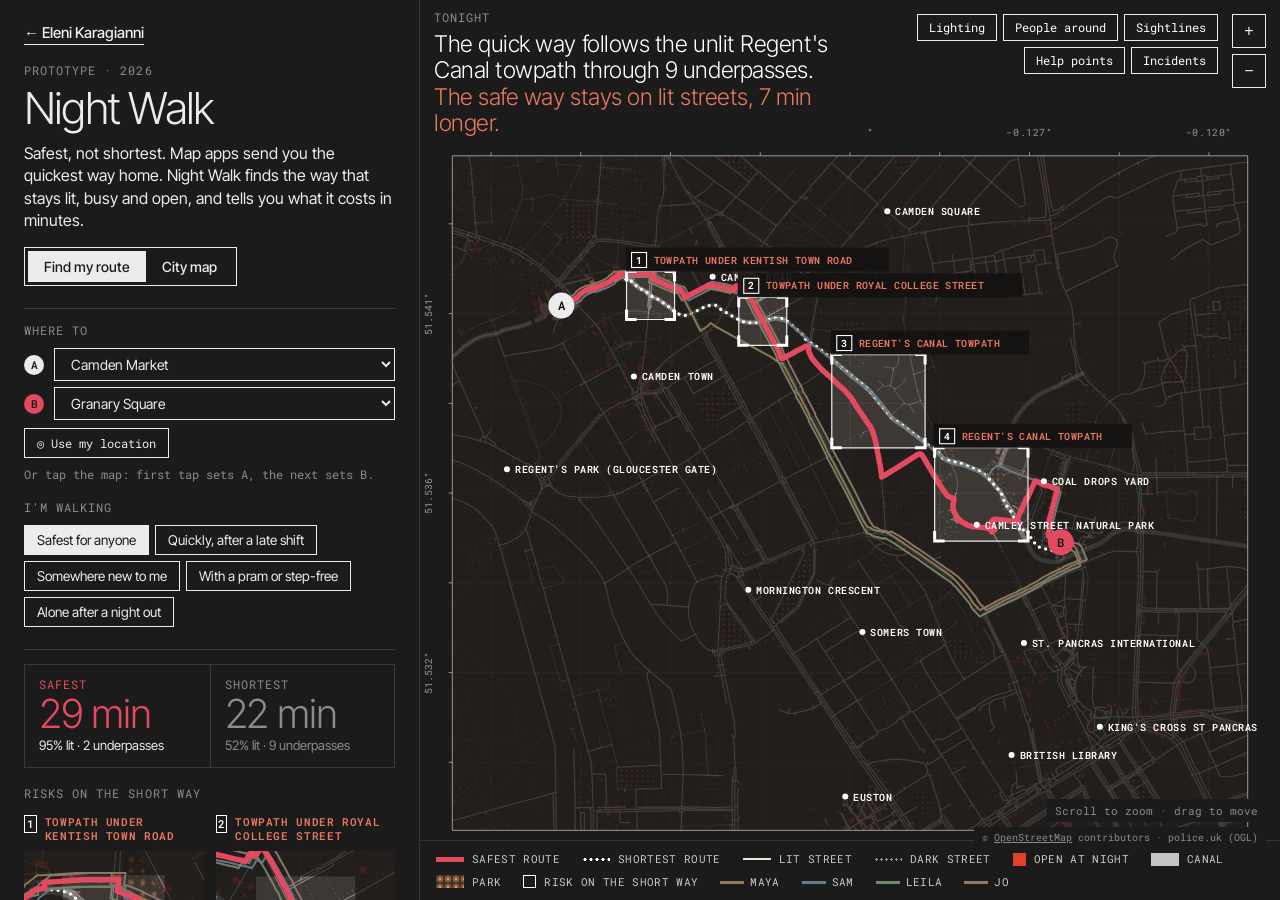
==== commit f3d745cd: "Night Walk: muted, darker walker colours Co-Authored-By: Claude Opus 5.5 <noreply@anthropic.com> Cla" ====
--- a/nightwalk/index.html
+++ b/nightwalk/index.html
@@ -239,10 +239,10 @@
 const $=s=>document.querySelector(s);
 const CRIT=[["Lighting","Lit streets"],["People around","Open late venues, shops, stations"],["Open sightlines","No underpasses, alleys or dark park paths"],["Help nearby","Stations, pharmacies, 24/7 shops, staffed venues"],["Fewer incidents","Recorded incidents (police.uk)"]];
 const WALKERS=[
- {id:"shift",col:"#C9973F",name:"Maya, night-shift nurse",need:"Finishing at 1am and tired. Wants it lit and not too long.",w:[.9,.2,.3,.1,.4],tol:.45,dash:"2 5"},
- {id:"new",col:"#B7A6E0",name:"Sam, new to London",need:"First month here. Wants busy streets and places to ask for help.",w:[.4,.9,.5,.9,.4],tol:1.6,dash:"8 5"},
- {id:"pram",col:"#9DB89A",name:"Leila, pushing a pram",need:"Needs step-free pavements and open, visible routes.",w:[.5,.3,.8,.3,.3],tol:1.1,step:true,dash:"1 3"},
- {id:"alone",col:"#9FB3C8",name:"Jo, alone after a night out",need:"Will walk further to stay around people and light.",w:[.9,.9,.9,.6,.9],tol:3.4,dash:"12 4 2 4"}
+ {id:"shift",col:"#8F7B58",name:"Maya, night-shift nurse",need:"Finishing at 1am and tired. Wants it lit and not too long.",w:[.9,.2,.3,.1,.4],tol:.45,dash:"2 5"},
+ {id:"new",col:"#6A7C88",name:"Sam, new to London",need:"First month here. Wants busy streets and places to ask for help.",w:[.4,.9,.5,.9,.4],tol:1.6,dash:"8 5"},
+ {id:"pram",col:"#76866A",name:"Leila, pushing a pram",need:"Needs step-free pavements and open, visible routes.",w:[.5,.3,.8,.3,.3],tol:1.1,step:true,dash:"1 3"},
+ {id:"alone",col:"#8A7A70",name:"Jo, alone after a night out",need:"Will walk further to stay around people and light.",w:[.9,.9,.9,.6,.9],tol:3.4,dash:"12 4 2 4"}
 ];
 const PRESETS=[["Camden Market","Granary Square"],["King's Cross St Pancras","Camden Town"],["London Euston","Camden Town"],["St Pancras International","Camden Road"],["Granary Square","Mornington Crescent"]];
 let need=-1,mode="route",city=null,layer="avoid",fixOn=-1,OK,G,adj,A=null,B=null,clickNext="A",lens=null,focus=null,user=null,res=null;
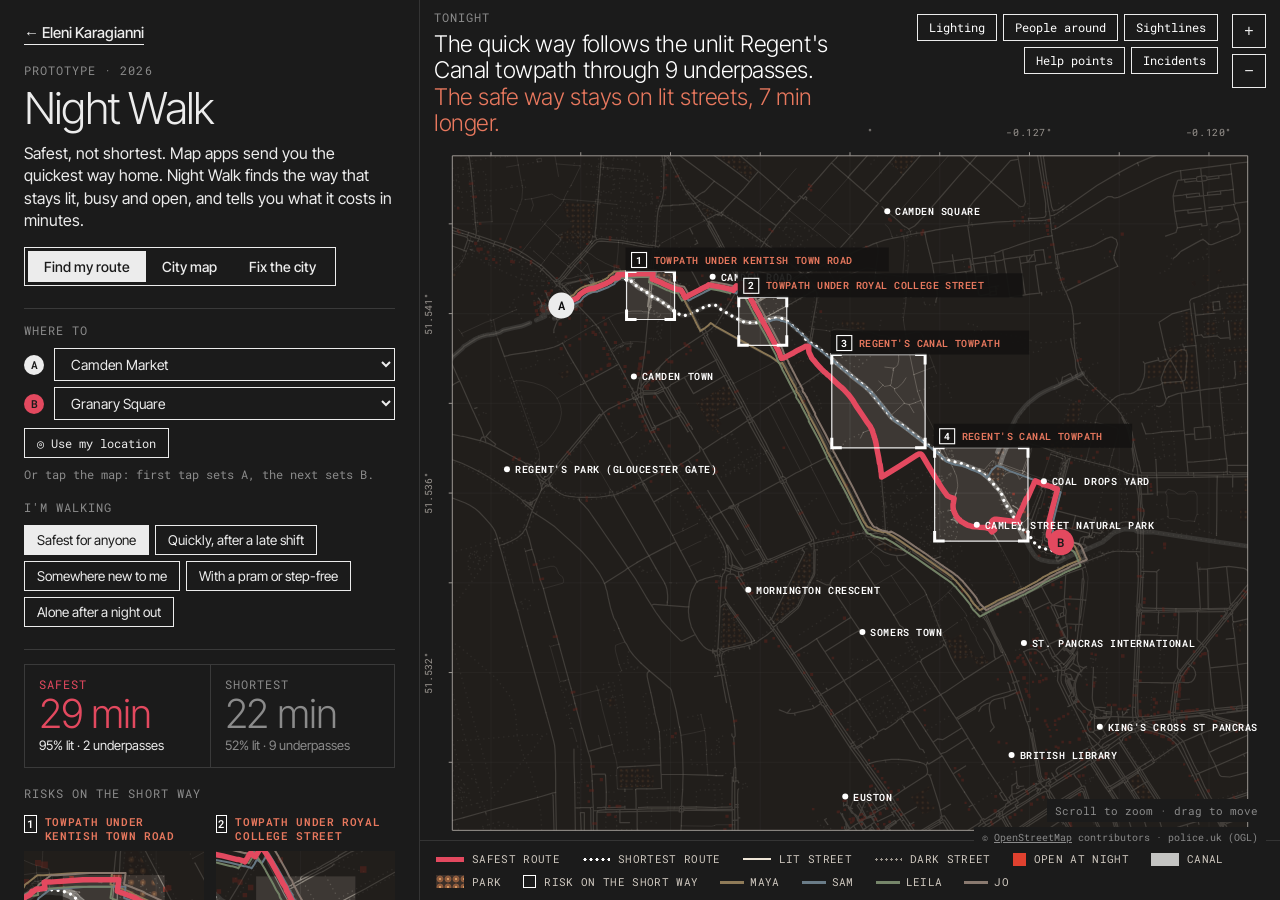
==== commit c072d57a: "Night Walk: Fix the city tab (diagnose, test fixes on 2,560 walks, proposals with sections) and a pr" ====
--- a/nightwalk/index.html
+++ b/nightwalk/index.html
@@ -144,6 +144,19 @@
 .go{background:var(--pink);color:#1B1B1B}
 .calls .tl{display:flex;align-items:center;gap:8px}.calls .nb{display:inline-grid;place-items:center;width:18px;height:18px;border:1px solid #fff;color:#fff;font-size:10.5px}
 .home{display:inline-block;font:500 15px var(--f);color:var(--ink);text-decoration:none;border-bottom:1px solid var(--ink);padding-bottom:2px}.home:hover{color:var(--pink);border-color:var(--pink)}
+.lsw{display:inline-block;width:22px;margin-right:9px;vertical-align:middle}
+#layers button{background:transparent;color:var(--muted);border-color:#444}#layers button.on{background:transparent;color:var(--ink);border-color:var(--ink)}#layers button:not(.on) .lsw{opacity:.35}
+.fixl{margin:0;padding:0;list-style:none;display:grid;gap:0}
+.fixl li{display:grid;grid-template-columns:28px 1fr;gap:8px;padding:10px 0;border-bottom:1px solid var(--hair);cursor:pointer}
+.fixl li .n{display:grid;place-items:center;width:20px;height:20px;border:1px solid #fff;font:700 11px var(--m)}
+.fixl li.on .n{background:#fff;color:#1B1B1B}.fixl li b{font-weight:600;font-size:15px}.fixl li.on b{color:var(--salmon)}
+.fixl .ch{display:flex;flex-wrap:wrap;gap:4px;margin:5px 0}.fixl .ch i{font:400 10.5px var(--m);font-style:normal;border:1px solid #555;padding:1px 6px;color:#CFC8BF}
+.fixl .im{display:block;font:400 11.5px var(--m);color:var(--muted)}.fixl .im strong{color:#A3B58C;font-weight:600}
+.ba{display:flex;gap:0;margin:8px 0 10px}.ba button{font:400 12px var(--m);background:none;border:1px solid #555;color:var(--muted);padding:5px 14px;cursor:pointer}.ba button.on{border-color:var(--ink);color:var(--ink)}
+.secsvg{width:100%;height:auto;display:block}.secsvg .sl{font:400 9px var(--m);letter-spacing:.06em;fill:#9A9590}
+.mv{list-style:none;margin:12px 0;padding:0;display:grid;gap:6px}.mv li{font-size:14px;display:grid;grid-template-columns:92px 1fr;gap:8px}.mv b{padding-top:3px;font:600 11px var(--m);text-transform:uppercase;color:#A3B58C;letter-spacing:.04em}
+.kit{width:100%;border-collapse:collapse;font-size:13px}.kit td{padding:6px 0;border-bottom:1px solid var(--hair);vertical-align:top;text-align:left}.kit td:first-child{width:118px;color:var(--muted);font:400 11px var(--m);text-transform:uppercase;padding-top:8px}
+@media print{body{background:#fff;color:#111}.map,.tabs,#modeRoute,#modeCity,.home,details,.lede,h1,#printP{display:none!important}.app{display:block;height:auto}aside{overflow:visible;border:0}#modeFix{display:block!important}*{color:#111!important;-webkit-print-color-adjust:exact;print-color-adjust:exact}}
 </style>
 </head>
 <body>
@@ -153,7 +166,7 @@
   <p class="lab" style="margin-top:18px">Prototype · 2026</p>
   <h1>Night Walk</h1>
   <p class="lede">Safest, not shortest. Map apps send you the quickest way home. Night Walk finds the way that stays lit, busy and open, and tells you what it costs in minutes.</p>
-  <div class="tabs" role="tablist"><button type="button" class="on" data-mode="route" role="tab">Find my route</button><button type="button" data-mode="city" role="tab">City map</button></div>
+  <div class="tabs" role="tablist"><button type="button" class="on" data-mode="route" role="tab">Find my route</button><button type="button" data-mode="city" role="tab">City map</button><button type="button" data-mode="fix" role="tab">Fix the city</button></div>
 
   <div id="modeRoute">
   <section>
@@ -197,6 +210,25 @@
   </details>
   </div>
 
+  <div id="modeFix" hidden>
+  <section>
+    <p class="lab">From avoiding streets to fixing them</p>
+    <p class="lede" style="font-size:15px">Safety apps send women around the dark street. Nobody fixes it. This tab finds the streets that make the quick way home unsafe, tests a fix for each on 2,560 simulated walks, and turns the best ones into proposals.</p>
+    <div class="big4" id="fstats"></div>
+  </section>
+  <section>
+    <p class="lab">What to fix first</p>
+    <ol class="fixl" id="fixl"></ol>
+  </section>
+  <section id="props"></section>
+  <section>
+    <p class="lab">Toolkit</p>
+    <table class="kit"><tr><td>Unlit</td><td>Warm, even light at face height; lit façades; amber, low-level light by water</td></tr><tr><td>Underpass</td><td>Light and paint it, mirrors at both ends, open views through, or a surface crossing instead</td></tr><tr><td>Nobody around</td><td>Late ground-floor uses, kiosks, night markets, staffed help points</td></tr><tr><td>Hidden</td><td>Clear sightlines, trimmed planting, no blind corners, a second way out</td></tr><tr><td>Steps</td><td>A ramp or lift alongside</td></tr></table>
+    <p class="note" style="margin-top:10px">Impact is measured on simulated walks, not real footfall. A walk counts as "safe enough" when at least 90% is lit, with no dark underpass and no hidden stretch.</p>
+    <div class="row" style="margin-top:14px"><button class="btn" id="printP" type="button">Print the proposals</button></div>
+  </section>
+  </div>
+
   <div id="modeCity" hidden>
   <section>
     <p class="lab">2,560 trips, worked out in advance</p>
@@ -204,7 +236,7 @@
     <div class="big4" id="cstats"></div>
   </section>
   <section>
-    <p class="lab">Map layer</p>
+    <p class="lab">Map layers · tap to show or hide</p>
     <div class="chips col" id="layers"></div>
     <p class="note" id="layerNote" style="margin-top:10px"></p>
   </section>
@@ -245,7 +277,7 @@
  {id:"alone",col:"#8A7A70",name:"Jo, alone after a night out",need:"Will walk further to stay around people and light.",w:[.9,.9,.9,.6,.9],tol:3.4,dash:"12 4 2 4"}
 ];
 const PRESETS=[["Camden Market","Granary Square"],["King's Cross St Pancras","Camden Town"],["London Euston","Camden Town"],["St Pancras International","Camden Road"],["Granary Square","Mornington Crescent"]];
-let need=-1,mode="route",city=null,layer="avoid",fixOn=-1,OK,G,adj,A=null,B=null,clickNext="A",lens=null,focus=null,user=null,res=null;
+let FX=null,fixSel=0,fixAfter=false,need=-1,mode="route",city=null,layers=new Set(["detour","safety","corr","avoid"]),fixOn=-1,OK,G,adj,A=null,B=null,clickNext="A",lens=null,focus=null,user=null,res=null;
 const K=3;
 
 fetch("graph.json").then(r=>r.json()).then(g=>{G=g;init()});
@@ -277,7 +309,7 @@
   const NEEDS=[[-1,"Safest for anyone"],[0,"Quickly, after a late shift"],[1,"Somewhere new to me"],[2,"With a pram or step-free"],[3,"Alone after a night out"]];
   $("#needs").innerHTML=NEEDS.map(([i,l])=>`<button type="button" data-need="${i}" class="${i===need?"on":""}">${l}</button>`).join("");
   $("#needs").onclick=e=>{const b=e.target.closest("[data-need]");if(!b)return;need=+b.dataset.need;document.querySelectorAll("#needs button").forEach(x=>x.classList.toggle("on",x===b));res.SA=stats(mainR());summary();table();draw()};
-  document.querySelector(".tabs").onclick=e=>{const b=e.target.closest("[data-mode]");if(!b)return;mode=b.dataset.mode;document.querySelectorAll(".tabs button").forEach(x=>x.classList.toggle("on",x===b));$("#modeRoute").hidden=mode!=="route";$("#modeCity").hidden=mode!=="city";if(mode==="city"&&!city)fetch("city.json").then(r=>r.json()).then(c=>{city=c;renderCity()});else{renderCity();draw()}};
+  document.querySelector(".tabs").onclick=e=>{const b=e.target.closest("[data-mode]");if(!b)return;mode=b.dataset.mode;document.querySelectorAll(".tabs button").forEach(x=>x.classList.toggle("on",x===b));$("#modeRoute").hidden=mode!=="route";$("#modeCity").hidden=mode!=="city";$("#modeFix").hidden=mode!=="fix";if(mode==="city"&&!city)fetch("city.json").then(r=>r.json()).then(c=>{city=c;renderCity()});else if(mode==="fix"&&!FX)fetch("fixes.json").then(r=>r.json()).then(f=>{FX=f;renderFix();draw()});else{renderCity();if(mode==="route")summary();if(mode==="fix")renderFix();draw()}};
   $("#neg").ontoggle=draw;
   setupMap();setupNav();run();
   if(location.hash==="#city")document.querySelector('[data-mode="city"]').click();
@@ -358,9 +390,13 @@
   if(!city)return;const st=city.stats;
   $("#cstats").innerHTML=`<div><b>+${st.extra_min} min</b><span>average cost of the safe route (${st.extra_pct}% longer)</span></div><div><b>${st.under3}%</b><span>of trips: the safe route costs 3 min or less</span></div><div><b>${st.lit_short}→${st.lit_safe}%</b><span>of the walk on lit streets</span></div><div><b>${st.und_short}→${st.und_safe}%</b><span>of trips pass an underpass</span></div>`;
   const L=[["avoid","Streets the safe route avoids"],["corr","Safe corridors"],["safety","How each street scores"],["detour","Where safety costs time"]];
-  $("#layers").innerHTML=L.map(([k,l])=>`<button type="button" data-layer="${k}" class="${k===layer?"on":""}">${l}</button>`).join("");
-  $("#layers").onclick=e=>{const b=e.target.closest("[data-layer]");if(!b)return;layer=b.dataset.layer;fixOn=-1;renderCity()};
-  $("#layerNote").textContent={avoid:"Salmon streets are used by the shortest route but avoided by the safe one. The thicker the line, the more trips it affects.",corr:"Black streets carry the most safe routes. These are the corridors to protect: keep them lit, open and staffed.",safety:"Every street's average score across the five criteria. Red is weakest, black is strongest.",detour:"Each dot is a starting point. The bigger the dot, the more extra minutes the safe route costs from there."}[layer];
+  const SW={avoid:"background:#E8785E;height:4px",corr:"background:#A3B58C;height:4px",safety:"background:radial-gradient(circle,#EFE6D8 1.1px,transparent 1.4px) 0 50%/4px 6px repeat-x;height:6px",detour:"background:radial-gradient(circle,#fff 1.3px,transparent 1.6px) 0 0/5px 5px;height:12px;border-radius:50%;width:12px"};
+  $("#layers").innerHTML=`<button type="button" data-layer="all" class="${layers.size===4?"on":""}">All together</button>`+L.map(([k,l])=>`<button type="button" data-layer="${k}" class="${layers.has(k)?"on":""}"><i class="lsw" style="${SW[k]}"></i>${l}</button>`).join("");
+  $("#layers").onclick=e=>{const b=e.target.closest("[data-layer]");if(!b)return;const k=b.dataset.layer;
+    if(k==="all")layers=new Set(["detour","safety","corr","avoid"]);else if(layers.size===4)layers=new Set([k]);else{layers.has(k)?layers.delete(k):layers.add(k);if(!layers.size)layers=new Set(["detour","safety","corr","avoid"])}
+    fixOn=-1;renderCity()};
+  const NOTE={avoid:"Salmon: streets the shortest route uses but the safe one avoids. Thicker means more trips.",corr:"Sage: the safe corridors, the streets most safe routes use. Keep them lit, open and staffed.",safety:"Fine cream dots: streets that score weakest on the five criteria. Thin grey: the strongest.",detour:"White dotted circles: starting points where safety costs the most extra minutes."};
+  $("#layerNote").innerHTML=[...layers].map(k=>NOTE[k]).join("<br>");
   $("#fix").innerHTML=city.fix.map((f,i)=>`<li data-fix="${i}" class="${i===fixOn?"on":""}"><b>${f.name}</b><em>${f.pct}%</em><span>${f.why.join(", ")} · avoided in ${f.trips} of ${st.trips} trips</span></li>`).join("");
   $("#fix").onclick=e=>{const li=e.target.closest("[data-fix]");if(!li)return;fixOn=+li.dataset.fix===fixOn?-1:+li.dataset.fix;renderCity();if(fixOn>=0)zoomTo(city.fix[fixOn].ids)};
   draw();
@@ -370,10 +406,10 @@
 function drawCity(){
   const g=$("#cityg");if(mode!=="city"||!city){g.innerHTML="";return}
   let h="";
-  if(layer==="avoid"){const bins=[[.06,.2,1.5],[.2,.45,3],[.45,2,5.5]];for(const [lo,hi,w] of bins)h+=`<path d="${G.E.filter((e,i)=>city.avoid[i]>=lo&&city.avoid[i]<hi).map(epath).join("")}" fill="none" stroke="#E8785E" stroke-width="${w}" stroke-linecap="round" vector-effect="non-scaling-stroke"/>`}
-  if(layer==="corr"){const bins=[[.08,.25,1.5],[.25,.5,3],[.5,2,5.5]];for(const [lo,hi,w] of bins)h+=`<path d="${G.E.filter((e,i)=>city.safe[i]>=lo&&city.safe[i]<hi).map(epath).join("")}" fill="none" stroke="#ECECEC" stroke-width="${w}" stroke-linecap="round" vector-effect="non-scaling-stroke"/>`}
-  if(layer==="safety"){const sc=e=>(e[3]+e[4]+e[5]+e[6]+e[7])/5;h+=`<path d="${G.E.filter(e=>sc(e)<.55).map(epath).join("")}" fill="none" stroke="#E8382D" stroke-width="1.6" vector-effect="non-scaling-stroke"/><path d="${G.E.filter(e=>sc(e)>=.75).map(epath).join("")}" fill="none" stroke="#ECECEC" stroke-width="1.6" vector-effect="non-scaling-stroke"/>`}
-  if(layer==="detour")h+=city.detour.map(([x,y,d])=>`<circle cx="${x}" cy="${-y}" r="${12+Math.max(0,d)*18}" fill="url(#wdots)" fill-opacity=".9"/>`).join("");
+  if(layers.has("safety")){const sc=e=>(e[3]+e[4]+e[5]+e[6]+e[7])/5;h+=`<path d="${G.E.filter(e=>sc(e)<.55).map(epath).join("")}" fill="none" stroke="#EFE6D8" stroke-opacity=".55" stroke-width="1.3" stroke-dasharray="0.01 4" stroke-linecap="round" vector-effect="non-scaling-stroke"/><path d="${G.E.filter(e=>sc(e)>=.75).map(epath).join("")}" fill="none" stroke="#6E6A64" stroke-opacity=".8" stroke-width="1.2" vector-effect="non-scaling-stroke"/>`}
+  if(layers.has("corr")){const bins=[[.08,.25,1.5],[.25,.5,3],[.5,2,5.5]];for(const [lo,hi,w] of bins)h+=`<path d="${G.E.filter((e,i)=>city.safe[i]>=lo&&city.safe[i]<hi).map(epath).join("")}" fill="none" stroke="#A3B58C" stroke-width="${w}" stroke-linecap="round" vector-effect="non-scaling-stroke"/>`}
+  if(layers.has("avoid")){const bins=[[.06,.2,1.5],[.2,.45,3],[.45,2,5.5]];for(const [lo,hi,w] of bins)h+=`<path d="${G.E.filter((e,i)=>city.avoid[i]>=lo&&city.avoid[i]<hi).map(epath).join("")}" fill="none" stroke="#E8785E" stroke-width="${w}" stroke-linecap="round" vector-effect="non-scaling-stroke"/>`}
+  if(layers.has("detour"))h+=city.detour.map(([x,y,d])=>`<circle cx="${x}" cy="${-y}" r="${12+Math.max(0,d)*18}" fill="url(#wdots)" fill-opacity=".9"/>`).join("");
   if(fixOn>=0)h+=`<path d="${city.fix[fixOn].ids.map(i=>epath(G.E[i])).join("")}" fill="none" stroke="#fff" stroke-width="8" stroke-linecap="round" vector-effect="non-scaling-stroke"/><path d="${city.fix[fixOn].ids.map(i=>epath(G.E[i])).join("")}" fill="none" stroke="#E3241B" stroke-width="4" stroke-linecap="round" vector-effect="non-scaling-stroke"/>`;
   g.innerHTML=h;
 }
@@ -441,6 +477,54 @@
   $("#locate").onclick=()=>{if(!("geolocation" in navigator)){$("#locNote").textContent="Location isn't available in this browser.";return}$("#locNote").textContent="Finding you…";
     navigator.geolocation.getCurrentPosition(g=>{const p=toXY(g.coords.latitude,g.coords.longitude);if(!inArea(p)){$("#locNote").textContent="You're outside the mapped area (King's Cross to Camden).";return}A=snap(p);clickNext="B";$("#selA").selectedIndex=-1;$("#locNote").textContent="Start set to your location.";run()},
       err=>{$("#locNote").textContent=err.code===1?"Location permission was denied.":"Couldn't get your location."},{enableHighAccuracy:true,timeout:15000})};
+}
+
+/* ---------- Fix the city ---------- */
+const PCH={unlit:"Unlit",tun:"Underpass",quiet:"Nobody around",hidden:"Hidden",steps:"Steps",inc:"Incidents"};
+function probs(p){const out=[];if(p.unlit>=30)out.push(`${PCH.unlit} ${Math.round(p.unlit/10)*10} m`);if(p.tun)out.push(`${p.tun} underpass${p.tun>1?"es":""}`);if(p.quiet>=60)out.push(`Quiet ${Math.round(p.quiet/10)*10} m`);if(p.hidden>=40)out.push(`Hidden ${Math.round(p.hidden/10)*10} m`);if(p.steps)out.push("Steps");if(p.inc>.5)out.push("Many incidents");return out}
+function renderFix(){
+  if(!FX)return;const b=FX.base,t=FX.top3,T=b.trips;
+  $("#fstats").innerHTML=`<div><b>${Math.round(b.quick_safe*100)}→${Math.round(t.quick_safe*100)}%</b><span>quick walks that are safe enough, if the top 3 are fixed</span></div><div><b>+${t.flipped}</b><span>walks that no longer need a detour</span></div><div><b>${Math.round(b.lit*100)}→${Math.round(t.lit*100)}%</b><span>light on the quick way home</span></div><div><b>${Math.round(t.minutes_saved)} min</b><span>of detours no longer needed, per ${T.toLocaleString("en-GB")} walks</span></div>`;
+  $("#fixl").innerHTML=FX.fixes.map((f,k)=>`<li data-f="${k}" class="${k===fixSel?"on":""}"><span class="n">${k+1}</span><div><b>${f.name}</b><span class="ch">${probs(f.problems).map(x=>`<i>${x}</i>`).join("")}</span><span class="im">On ${Math.round(f.after.uses/T*100)}% of quick walks · <strong>+${f.after.flipped}</strong> safe enough · ${f.cost}</span></div></li>`).join("");
+  $("#fixl").onclick=e=>{const li=e.target.closest("[data-f]");if(!li)return;fixSel=+li.dataset.f;renderFix();zoomTo(FX.fixes[fixSel].ids);draw();$("#props").scrollIntoView({behavior:"smooth",block:"start"})};
+  const f=FX.fixes[fixSel];
+  $("#props").innerHTML=`<p class="lab">Proposal ${fixSel+1} · ${f.name}</p>
+    <div class="ba"><button type="button" data-ba="0" class="${fixAfter?"":"on"}">Before</button><button type="button" data-ba="1" class="${fixAfter?"on":""}">After</button></div>
+    <div class="sect">${section(f.kind,fixAfter)}</div>
+    <ul class="mv">${f.moves.map(([k,t])=>`<li><b>${k}</b>${t}</li>`).join("")}</ul>
+    <table class="kit imp"><tr><td>Quick walks using it</td><td>${f.after.uses} of ${T} (${Math.round(f.after.uses/T*100)}%)</td></tr><tr><td>Become safe enough</td><td>+${f.after.flipped} walks${f.after.minutes_saved?`, ${Math.round(f.after.minutes_saved)} min of detours saved`:""}</td></tr><tr><td>Light on quick walks</td><td>${Math.round(b.lit*100)}% → ${Math.round(f.after.lit*100)}%</td></tr><tr><td>Rough cost</td><td>${f.cost}</td></tr><tr><td>Likely partners</td><td>${f.partners.join(", ")}</td></tr></table>`;
+  $("#props").onclick=e=>{const x=e.target.closest("[data-ba]");if(!x)return;fixAfter=x.dataset.ba==="1";renderFix();draw()};
+  $("#printP").onclick=()=>window.print();
+}
+function drawFix(){
+  const g=$("#fixg");if(mode!=="fix"||!FX){g.innerHTML="";return}
+  let h="";const sp=px();
+  FX.fixes.forEach((f,k)=>{const sel=k===fixSel,col=sel&&fixAfter?"#A3B58C":"#E8785E";
+    h+=`<path d="${f.ids.map(i=>epath(G.E[i])).join("")}" fill="none" stroke="${col}" stroke-opacity="${sel?1:.55}" stroke-width="${sel?6:3}" stroke-linecap="round" stroke-linejoin="round" vector-effect="non-scaling-stroke"/>`;
+    const bb=bbOf(f.ids),cx=(bb[0]+bb[2])/2,cy=-(bb[1]+bb[3])/2;
+    h+=`<g transform="translate(${cx} ${cy}) scale(${sp})"><rect x="-10" y="-10" width="20" height="20" fill="${sel?"#fff":"#1B1B1B"}" stroke="#fff" stroke-width="1.2"/><text y="4" text-anchor="middle" font-family="Roboto Mono, monospace" font-size="11" font-weight="700" fill="${sel?"#1B1B1B":"#fff"}">${k+1}</text></g>`});
+  g.innerHTML=h;
+}
+/* diagrammatic street sections, before and after */
+function section(kind,after){
+  const W=372,H=170,gl=132;let s=`<svg viewBox="0 0 ${W} ${H}" class="secsvg"><rect width="${W}" height="${H}" fill="#141312"/>`;
+  const lamp=(x,y,r)=>after?`<circle cx="${x}" cy="${y}" r="${r}" fill="url(#pool)"/><circle cx="${x}" cy="${y-2}" r="2.6" fill="#FFE2A8"/>`:"";
+  const person=(x,o)=>`<g opacity="${o}"><circle cx="${x}" cy="${gl-24}" r="4" fill="#CFC8BF"/><rect x="${x-3.5}" y="${gl-19}" width="7" height="19" fill="#CFC8BF"/></g>`;
+  s+=`<defs><radialGradient id="pool"><stop offset="0" stop-color="#FFD9A0" stop-opacity=".55"/><stop offset="1" stop-color="#FFD9A0" stop-opacity="0"/></radialGradient></defs>`;
+  if(kind==="towpath"){
+    s+=`<rect x="0" y="${gl+6}" width="120" height="${H-gl-6}" fill="#4F5A5F"/><path d="M0 ${gl+10}h120" stroke="#8a969b" stroke-dasharray="6 6"/><rect x="120" y="${gl}" width="130" height="${H-gl}" fill="#3D3834"/><rect x="250" y="40" width="${W-250}" height="${H-40}" fill="#2a2724"/>`;
+    s+=after?`${lamp(160,gl-6,46)}${lamp(225,gl-6,46)}<rect x="157" y="${gl-8}" width="6" height="8" fill="#8F7B58"/><rect x="222" y="${gl-8}" width="6" height="8" fill="#8F7B58"/><path d="M250 ${gl}l40 -46h24" stroke="#A3B58C" stroke-width="3" fill="none"/>${person(190,1)}${person(205,.8)}`:`<path d="M250 70q-30 10 -20 62" stroke="#3B302A" stroke-width="14" fill="none"/>${person(195,.35)}`;
+    s+=`<text x="10" y="${H-10}" class="sl">CANAL</text><text x="130" y="${H-10}" class="sl">TOWPATH</text><text x="262" y="${H-10}" class="sl">${after?"RAMP UP":"WALL"}</text>`;
+  }else if(kind==="underpass"){
+    s+=`<rect x="0" y="${gl}" width="${W}" height="${H-gl}" fill="#3D3834"/><rect x="70" y="40" width="232" height="30" fill="#2a2724"/><rect x="70" y="70" width="10" height="${gl-70}" fill="#2a2724"/><rect x="292" y="70" width="10" height="${gl-70}" fill="#2a2724"/>`;
+    s+=after?`<rect x="80" y="70" width="212" height="${gl-70}" fill="url(#pool)"/><rect x="90" y="72" width="192" height="3" fill="#FFE2A8"/>${[110,150,190,230,270].map(x=>`<circle cx="${x}" cy="100" r="3" fill="#A3B58C" opacity=".8"/>`).join("")}<path d="M60 ${gl-40}l10 -10M312 ${gl-40}l-10 -10" stroke="#CFC8BF" stroke-width="3"/>${person(160,1)}${person(220,.9)}`:`<rect x="80" y="70" width="212" height="${gl-70}" fill="#0c0b0a"/>${person(190,.3)}`;
+    s+=`<text x="76" y="34" class="sl">RAILWAY / ROAD ABOVE</text><text x="10" y="${H-10}" class="sl">${after?"LIT, PAINTED, MIRRORS AT BOTH ENDS":"DARK, ENCLOSED, NO WAY TO SEE THROUGH"}</text>`;
+  }else{
+    s+=`<rect x="0" y="${gl}" width="${W}" height="${H-gl}" fill="#3D3834"/><rect x="120" y="${gl+4}" width="132" height="${H-gl-4}" fill="#2f2b28"/><rect x="0" y="20" width="80" height="${gl-20}" fill="#2a2724"/><rect x="${W-80}" y="20" width="80" height="${gl-20}" fill="#2a2724"/>`;
+    s+=after?`<rect x="18" y="${gl-46}" width="44" height="40" fill="#E8B87A" opacity=".75"/><rect x="${W-62}" y="${gl-46}" width="44" height="40" fill="#E8B87A" opacity=".75"/>${lamp(100,gl-70,52)}${lamp(272,gl-70,52)}<rect x="98" y="${gl-70}" width="3" height="70" fill="#8F7B58"/><rect x="270" y="${gl-70}" width="3" height="70" fill="#8F7B58"/>${person(96,1)}${person(110,.9)}${person(285,1)}`:`<path d="M18 ${gl-46}h44v40h-44zM${W-62} ${gl-46}h44v40h-44z" fill="#1d1b19" stroke="#3a3632"/>${person(105,.35)}`;
+    s+=`<text x="10" y="${H-10}" class="sl">${after?"LIT FRONTAGES · LAMPS · LATE USES":"BLANK FRONTAGES · NO LIGHT · NOBODY AROUND"}</text>`;
+  }
+  return s+`<text x="${W-10}" y="16" text-anchor="end" class="sl" fill="${after?"#A3B58C":"#E8785E"}">${after?"AFTER":"BEFORE"}</text></svg>`;
 }
 /* ---------- map ---------- */
 let vb,svg,base,FR;
@@ -475,7 +559,7 @@
   <path id="actp" d="${act}" fill="#E0412F" fill-opacity=".45"/>
   <rect id="veil" x="${FR[0]}" y="${FR[1]}" width="${FR[2]}" height="${FR[3]}" fill="#0E0D0C" fill-opacity=".58" mask="url(#spot)"/>
   </g>
-  <g id="lensg"></g><g id="cityg"></g><g id="routes"></g></g>
+  <g id="lensg"></g><g id="cityg" clip-path="url(#clip)"></g><g id="fixg" clip-path="url(#clip)"></g><g id="routes"></g></g>
   <rect x="${FR[0]}" y="${FR[1]}" width="${FR[2]}" height="${FR[3]}" fill="none" stroke="#9A9590" stroke-width="1" vector-effect="non-scaling-stroke"/><path d="${tick.join("")}" stroke="#9A9590" stroke-width="1" vector-effect="non-scaling-stroke"/>
   <g id="marks"></g><g id="calls"></g><g id="meg"></g>`;
   setVB();
@@ -539,7 +623,10 @@
 function draw(){
   const g=$("#routes");let h="";drawCity();
   $("#lit").style.opacity=mode==="city"?.25:1;$("#actp").style.opacity=mode==="city"?.3:1;
-  if(mode==="city"){g.innerHTML="";$("#marks").innerHTML="";$("#calls").innerHTML="";document.querySelector(".legend").style.visibility="hidden";return}
+  drawFix();
+  if(mode==="fix"){g.innerHTML="";$("#marks").innerHTML="";$("#calls").innerHTML="";$("#holes").innerHTML="";document.querySelector(".legend").style.visibility="hidden";$("#lit").style.opacity=1;$("#actp").style.opacity=.6;
+    if(FX)$("#headTxt").innerHTML=`Fix three streets and ${FX.top3.flipped} more walks become safe without a detour. <span class="r">Light on the quick way home goes from ${Math.round(FX.base.lit*100)}% to ${Math.round(FX.top3.lit*100)}%.</span>`;return}
+  if(mode==="city"){g.innerHTML="";$("#marks").innerHTML="";$("#calls").innerHTML="";$("#holes").innerHTML="";$("#headTxt").innerHTML=`${city?city.stats.trips.toLocaleString("en-GB"):"2,560"} simulated walks, all on one map. <span class="r">Where the safe way costs time, and which streets to fix.</span>`;document.querySelector(".legend").style.visibility="hidden";return}
   document.querySelector(".legend").style.visibility="";
   const showW=true;$("#wleg").style.display=showW?"flex":"none";$("#wleg").innerHTML=WALKERS.map(w=>`<div><span style="border-top:3px solid ${w.col}"></span>${w.name.split(",")[0]}</div>`).join("");
   if(res.shortest)h+=`<path d="${pathOf(res.shortest)}" fill="none" stroke="#FFFFFF" stroke-width="3.2" stroke-dasharray="0.01 6.5" stroke-linecap="round"/>`;
